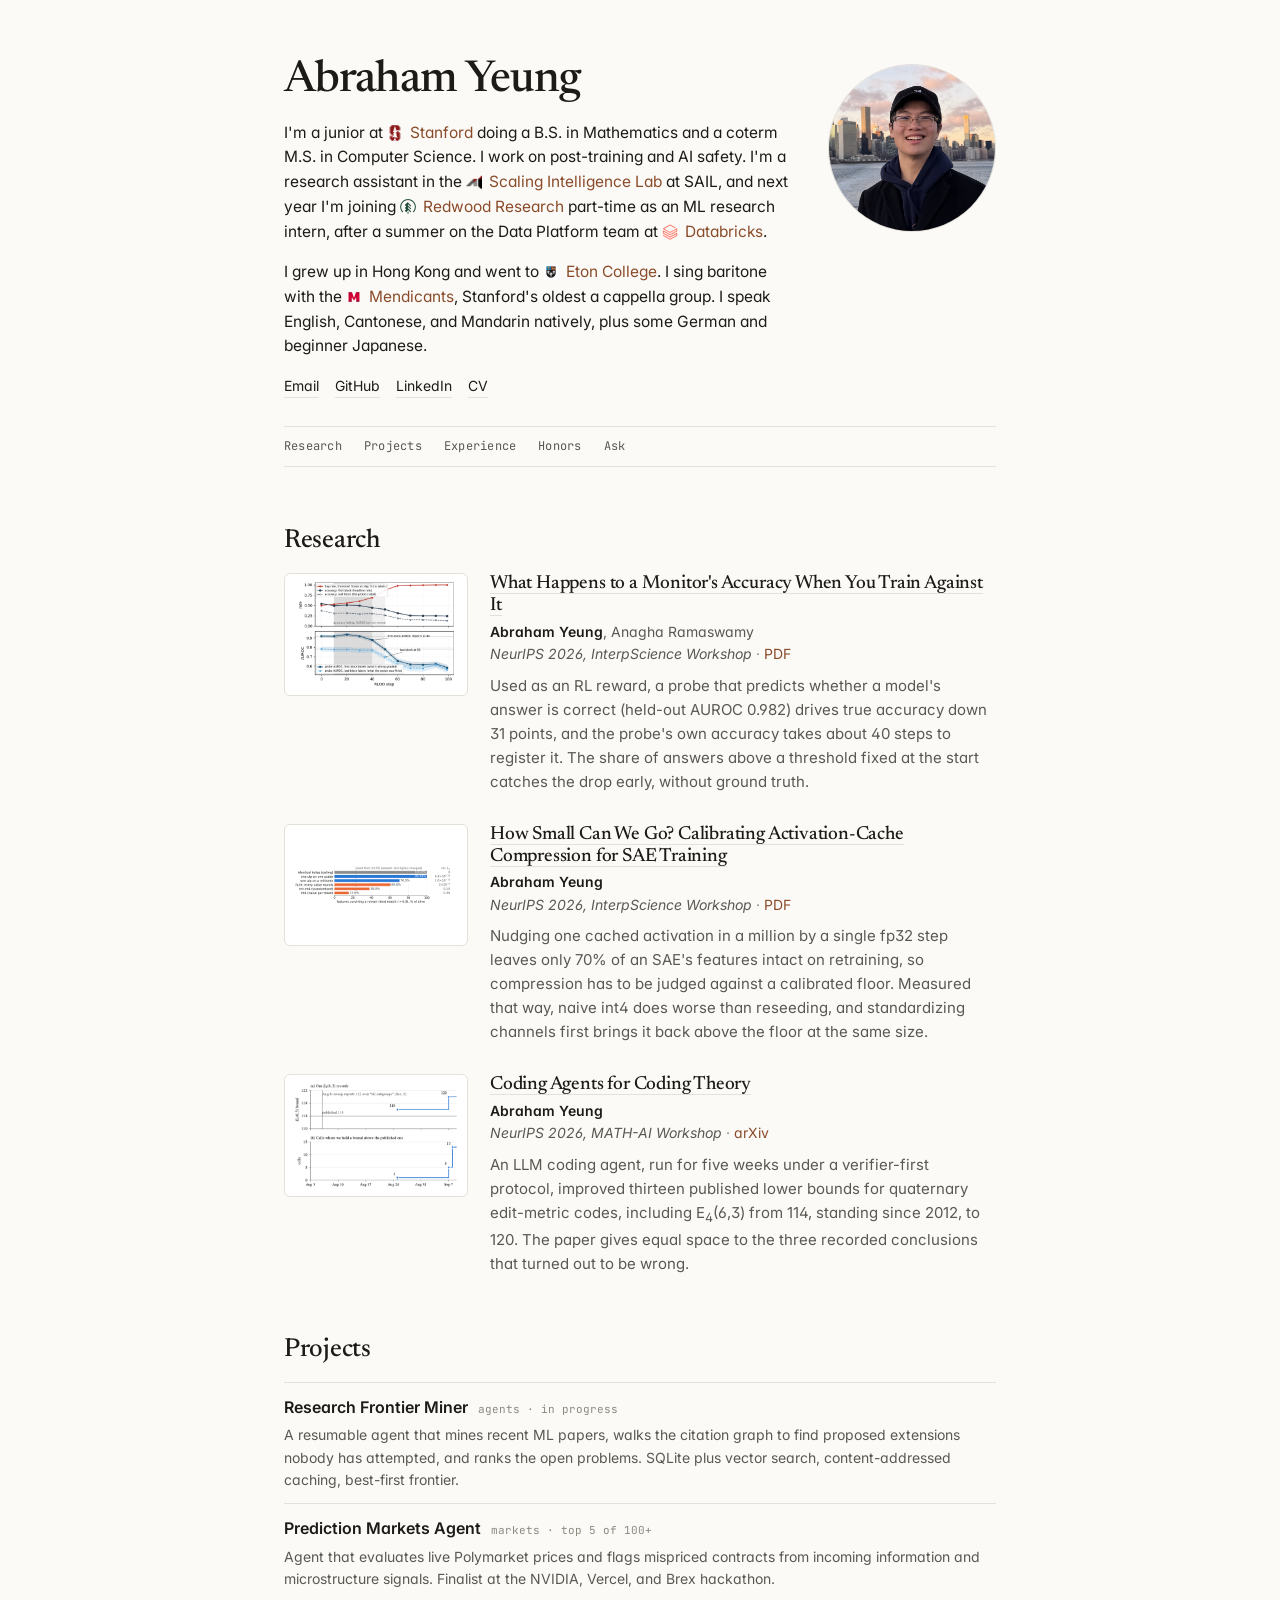
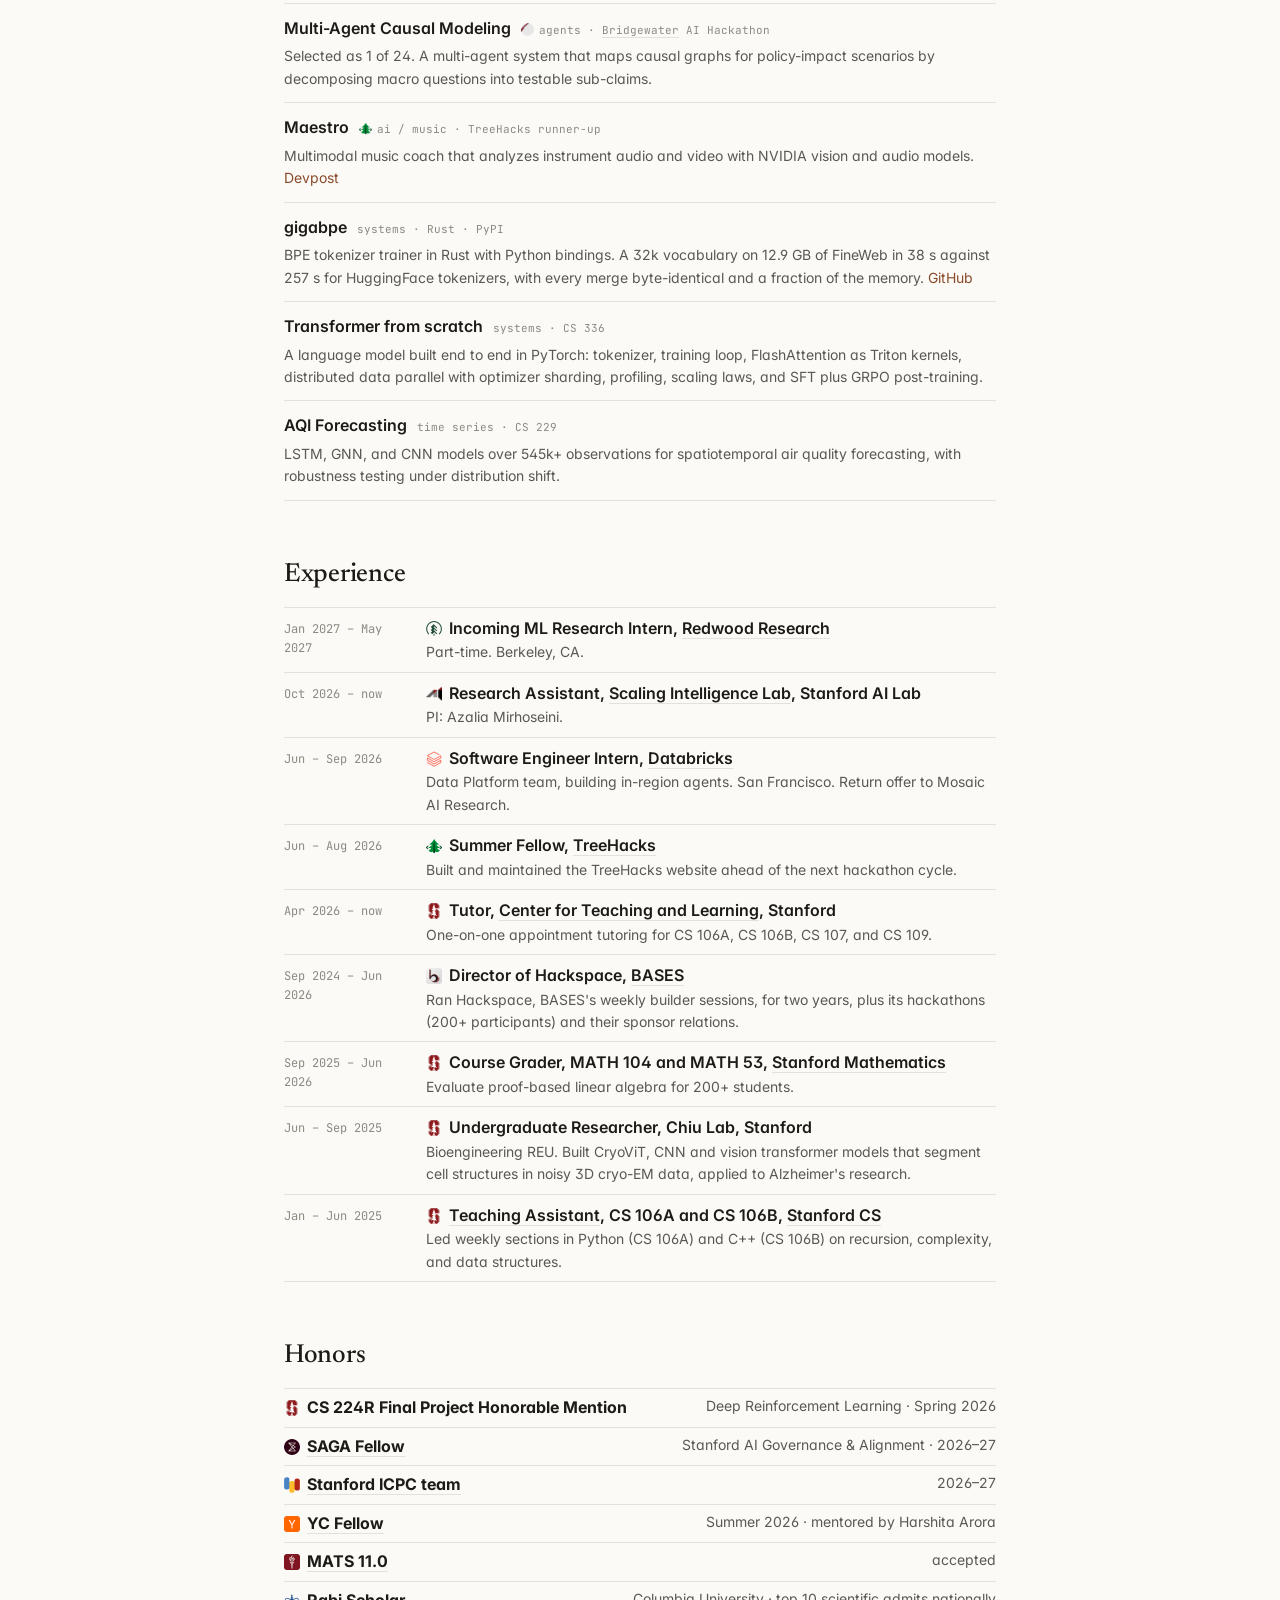
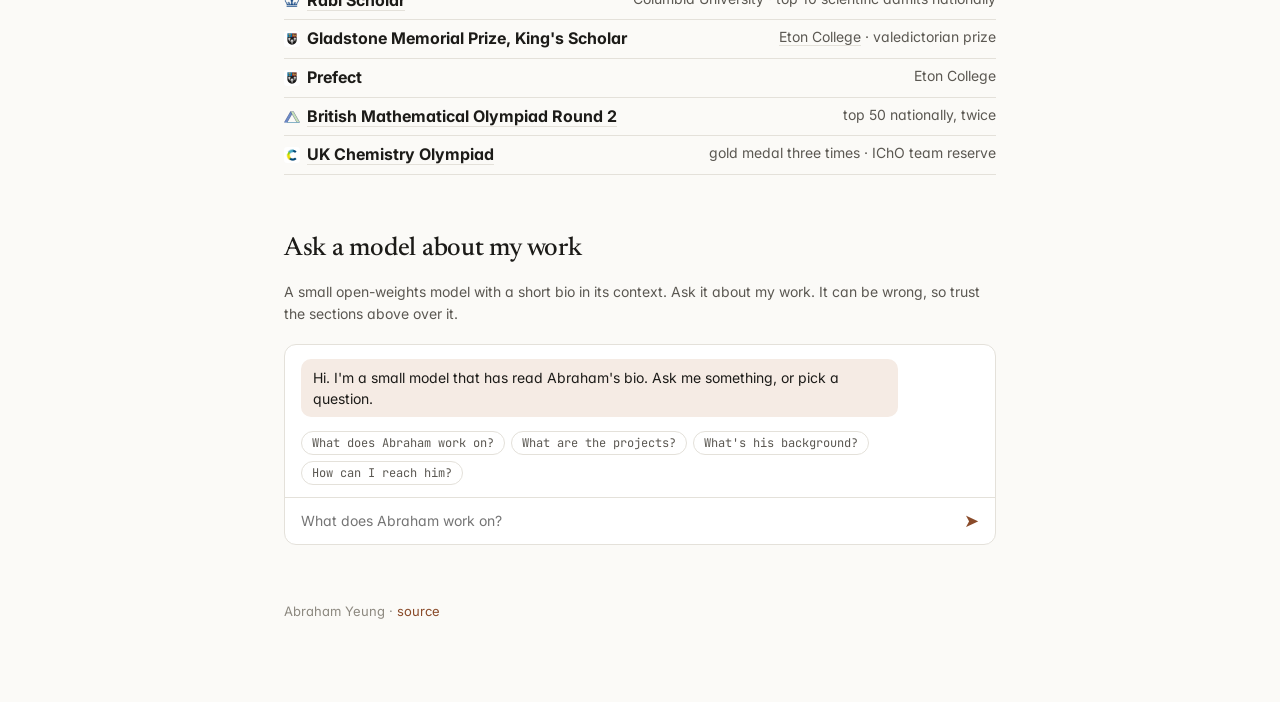
==== index.html @ e41c83a9 "TreeHacks Summer Fellow moves to Experience; ICPC links to the Stanford ICPC club Co-Authored-By: Cl" ====
<!DOCTYPE html>
<html lang="en">
<head>
<meta charset="UTF-8">
<meta name="viewport" content="width=device-width, initial-scale=1.0">
<title>Abraham Yeung</title>
<meta name="description" content="Abraham Yeung. Stanford student working on reinforcement learning, post-training, and AI safety.">
<link rel="preconnect" href="https://fonts.googleapis.com">
<link rel="preconnect" href="https://fonts.gstatic.com" crossorigin>
<link href="https://fonts.googleapis.com/css2?family=Inter:wght@400;500;600&family=Newsreader:ital,opsz,wght@0,6..72,400;0,6..72,500;1,6..72,400&family=JetBrains+Mono:wght@400;600&display=swap" rel="stylesheet">
<link rel="stylesheet" href="style.css?v=5">
<link rel="icon" href="data:image/svg+xml,<svg xmlns='http://www.w3.org/2000/svg' viewBox='0 0 100 100'><text y='.9em' font-size='90'>🥕</text></svg>">
</head>
<body>
<main>

  <header class="hdr">
    <div class="intro">
      <h1>Abraham Yeung</h1>
    <p>I'm a junior at <img class="logo" src="figures/logos/stanford.png" alt=""><a href="https://www.stanford.edu/" target="_blank" rel="noopener">Stanford</a> doing a B.S. in Mathematics and a coterm M.S. in Computer Science. I work on post-training and AI safety. I'm a research assistant in the <img class="logo on-light" src="figures/logos/sail.png" alt=""><a href="https://scalingintelligence.stanford.edu/" target="_blank" rel="noopener">Scaling Intelligence Lab</a> at SAIL, and next year I'm joining <img class="logo" src="figures/logos/redwood.png" alt=""><a href="https://www.redwoodresearch.org/" target="_blank" rel="noopener">Redwood Research</a> part-time as an ML research intern, after a summer on the Data Platform team at <img class="logo" src="figures/logos/databricks.png" alt=""><a href="https://www.databricks.com/" target="_blank" rel="noopener">Databricks</a>.</p>
    <p>I grew up in Hong Kong and went to <img class="logo" src="figures/logos/eton.png" alt=""><a href="https://www.etoncollege.com/" target="_blank" rel="noopener">Eton College</a>. I sing baritone with the <img class="logo" src="figures/logos/mendicants.png" alt=""><a href="https://www.stanfordmendicants.com/" target="_blank" rel="noopener">Mendicants</a>, Stanford's oldest a cappella group. I speak English, Cantonese, and Mandarin natively, plus some German and beginner Japanese.</p>
      <div class="links">
        <a href="mailto:ayeung16@stanford.edu">Email</a>
        <a href="https://github.com/Abraham-y" target="_blank" rel="noopener">GitHub</a>
        <a href="https://www.linkedin.com/in/ayeung16" target="_blank" rel="noopener">LinkedIn</a>
        <a href="cv.pdf" target="_blank">CV</a>
      </div>
    </div>
    <img class="photo" src="figures/me.jpg" alt="Abraham Yeung" onerror="this.style.display='none'">
  </header>

  <nav class="nav" aria-label="Sections"><a href="#research">Research</a><a href="#projects">Projects</a><a href="#experience">Experience</a><a href="#honors">Honors</a><a href="#ask">Ask</a></nav>

  <section id="research">
    <h2>Research</h2>
    <div class="paper">
      <a class="thumb" href="papers/monitor-accuracy-train-against-it.pdf" target="_blank"><img src="figures/papers/monitor.png" alt="" loading="lazy"></a>
      <div>
        <h3><a href="papers/monitor-accuracy-train-against-it.pdf" target="_blank">What Happens to a Monitor's Accuracy When You Train Against It</a></h3>
        <div class="authors"><b>Abraham Yeung</b>, Anagha Ramaswamy</div>
        <div class="meta"><a class="venue" href="https://interpscience.github.io/" target="_blank" rel="noopener">NeurIPS 2026, InterpScience Workshop</a> · <a href="papers/monitor-accuracy-train-against-it.pdf" target="_blank">PDF</a></div>
        <p>Used as an RL reward, a probe that predicts whether a model's answer is correct (held-out AUROC 0.982) drives true accuracy down 31 points, and the probe's own accuracy takes about 40 steps to register it. The share of answers above a threshold fixed at the start catches the drop early, without ground truth.</p>
      </div>
    </div>
    <div class="paper">
      <a class="thumb" href="papers/activation-cache-compression.pdf" target="_blank"><img src="figures/papers/sae.png" alt="" loading="lazy"></a>
      <div>
        <h3><a href="papers/activation-cache-compression.pdf" target="_blank">How Small Can We Go? Calibrating Activation-Cache Compression for SAE Training</a></h3>
        <div class="authors"><b>Abraham Yeung</b></div>
        <div class="meta"><a class="venue" href="https://interpscience.github.io/" target="_blank" rel="noopener">NeurIPS 2026, InterpScience Workshop</a> · <a href="papers/activation-cache-compression.pdf" target="_blank">PDF</a></div>
        <p>Nudging one cached activation in a million by a single fp32 step leaves only 70% of an SAE's features intact on retraining, so compression has to be judged against a calibrated floor. Measured that way, naive int4 does worse than reseeding, and standardizing channels first brings it back above the floor at the same size.</p>
      </div>
    </div>
    <div class="paper">
      <a class="thumb" href="https://arxiv.org/abs/2609.39081" target="_blank" rel="noopener"><img src="figures/papers/coding.png" alt="" loading="lazy"></a>
      <div>
        <h3><a href="https://arxiv.org/abs/2609.39081" target="_blank" rel="noopener">Coding Agents for Coding Theory</a></h3>
        <div class="authors"><b>Abraham Yeung</b></div>
        <div class="meta"><a class="venue" href="https://mathai-2026.github.io/" target="_blank" rel="noopener">NeurIPS 2026, MATH-AI Workshop</a> · <a href="https://arxiv.org/abs/2609.39081" target="_blank" rel="noopener">arXiv</a></div>
        <p>An LLM coding agent, run for five weeks under a verifier-first protocol, improved thirteen published lower bounds for quaternary edit-metric codes, including E<sub>4</sub>(6,3) from 114, standing since 2012, to 120. The paper gives equal space to the three recorded conclusions that turned out to be wrong.</p>
      </div>
    </div>
  </section>

  <section id="projects">
    <h2>Projects</h2>
    <div class="roll">
      <div><b>Research Frontier Miner</b><span class="tag">agents · in progress</span><p>A resumable agent that mines recent ML papers, walks the citation graph to find proposed extensions nobody has attempted, and ranks the open problems. SQLite plus vector search, content-addressed caching, best-first frontier.</p></div>
      <div><b>Prediction Markets Agent</b><span class="tag">markets · top 5 of 100+</span><p>Agent that evaluates live Polymarket prices and flags mispriced contracts from incoming information and microstructure signals. Finalist at the NVIDIA, Vercel, and Brex hackathon.</p></div>
      <div><b>Multi-Agent Causal Modeling</b><span class="tag"><img class="logo" src="figures/logos/bridgewater.png" alt="">agents · <a href="https://www.bridgewater.com/" target="_blank" rel="noopener">Bridgewater</a> AI Hackathon</span><p>Selected as 1 of 24. A multi-agent system that maps causal graphs for policy-impact scenarios by decomposing macro questions into testable sub-claims.</p></div>
      <div><b>Maestro</b><span class="tag"><img class="logo" src="figures/logos/treehacks.png" alt="">ai / music · TreeHacks runner-up</span><p>Multimodal music coach that analyzes instrument audio and video with NVIDIA vision and audio models. <a href="https://devpost.com/software/maestro-n0uqyz" target="_blank" rel="noopener">Devpost</a></p></div>
      <div><b>gigabpe</b><span class="tag">systems · Rust · PyPI</span><p>BPE tokenizer trainer in Rust with Python bindings. A 32k vocabulary on 12.9 GB of FineWeb in 38 s against 257 s for HuggingFace tokenizers, with every merge byte-identical and a fraction of the memory. <a href="https://github.com/Abraham-y/gigabpe" target="_blank" rel="noopener">GitHub</a></p></div>
      <div><b>Transformer from scratch</b><span class="tag">systems · CS 336</span><p>A language model built end to end in PyTorch: tokenizer, training loop, FlashAttention as Triton kernels, distributed data parallel with optimizer sharding, profiling, scaling laws, and SFT plus GRPO post-training.</p></div>
      <div><b>AQI Forecasting</b><span class="tag">time series · CS 229</span><p>LSTM, GNN, and CNN models over 545k+ observations for spatiotemporal air quality forecasting, with robustness testing under distribution shift.</p></div>
    </div>
  </section>

  <section id="experience">
    <h2>Experience</h2>
    <ul class="tl">
      <li><div class="d">Jan 2027 – May 2027</div><div><b><img class="logo" src="figures/logos/redwood.png" alt="">Incoming ML Research Intern, <a href="https://www.redwoodresearch.org/" target="_blank" rel="noopener">Redwood Research</a></b><span>Part-time. Berkeley, CA.</span></div></li>
      <li><div class="d">Oct 2026 – now</div><div><b><img class="logo on-light" src="figures/logos/sail.png" alt="">Research Assistant, <a href="https://scalingintelligence.stanford.edu/" target="_blank" rel="noopener">Scaling Intelligence Lab</a>, Stanford AI Lab</b><span>PI: Azalia Mirhoseini.</span></div></li>
      <li><div class="d">Jun – Sep 2026</div><div><b><img class="logo" src="figures/logos/databricks.png" alt="">Software Engineer Intern, <a href="https://www.databricks.com/" target="_blank" rel="noopener">Databricks</a></b><span>Data Platform team, building in-region agents. San Francisco. Return offer to Mosaic AI Research.</span></div></li>
      <li><div class="d">Jun – Aug 2026</div><div><b><img class="logo" src="figures/logos/treehacks.png" alt="">Summer Fellow, <a href="https://www.treehacks.com/" target="_blank" rel="noopener">TreeHacks</a></b><span>Built and maintained the TreeHacks website ahead of the next hackathon cycle.</span></div></li>
      <li><div class="d">Apr 2026 – now</div><div><b><img class="logo" src="figures/logos/stanford.png" alt="">Tutor, <a href="https://ctl.stanford.edu/students/tutoring" target="_blank" rel="noopener">Center for Teaching and Learning</a>, Stanford</b><span>One-on-one appointment tutoring for CS 106A, CS 106B, CS 107, and CS 109.</span></div></li>
      <li><div class="d">Sep 2024 – Jun 2026</div><div><b><img class="logo" src="figures/logos/bases.png" alt="">Director of Hackspace, <a href="https://bases.stanford.edu/" target="_blank" rel="noopener">BASES</a></b><span>Ran Hackspace, BASES's weekly builder sessions, for two years, plus its hackathons (200+ participants) and their sponsor relations.</span></div></li>
      <li><div class="d">Sep 2025 – Jun 2026</div><div><b><img class="logo" src="figures/logos/stanford.png" alt="">Course Grader, MATH 104 and MATH 53, <a href="https://mathematics.stanford.edu/" target="_blank" rel="noopener">Stanford Mathematics</a></b><span>Evaluate proof-based linear algebra for 200+ students.</span></div></li>
      <li><div class="d">Jun – Sep 2025</div><div><b><img class="logo" src="figures/logos/stanford.png" alt="">Undergraduate Researcher, Chiu Lab, Stanford</b><span>Bioengineering REU. Built CryoViT, CNN and vision transformer models that segment cell structures in noisy 3D cryo-EM data, applied to Alzheimer's research.</span></div></li>
      <li><div class="d">Jan – Jun 2025</div><div><b><img class="logo" src="figures/logos/stanford.png" alt=""><a href="https://cs198.stanford.edu/" target="_blank" rel="noopener">Teaching Assistant</a>, CS 106A and CS 106B, <a href="https://cs.stanford.edu/" target="_blank" rel="noopener">Stanford CS</a></b><span>Led weekly sections in Python (CS 106A) and C++ (CS 106B) on recursion, complexity, and data structures.</span></div></li>
    </ul>
  </section>

  <section id="honors">
    <h2>Honors</h2>
    <ul class="evals">
      <li><b><img class="logo" src="figures/logos/stanford.png" alt="">CS 224R Final Project Honorable Mention</b><span>Deep Reinforcement Learning · Spring 2026</span></li>
      <li><b><img class="logo" src="figures/logos/saga.png" alt=""><a href="https://saga.stanford.edu/fellowships" target="_blank" rel="noopener">SAGA Fellow</a></b><span>Stanford AI Governance &amp; Alignment · 2026–27</span></li>
      <li><b><img class="logo" src="figures/logos/icpc.png" alt=""><a href="https://cs.stanford.edu/group/acm/home.html" target="_blank" rel="noopener">Stanford ICPC team</a></b><span>2026–27</span></li>
      <li><b><img class="logo" src="figures/logos/yc.png" alt=""><a href="https://events.ycombinator.com/fellows2026" target="_blank" rel="noopener">YC Fellow</a></b><span>Summer 2026 · mentored by Harshita Arora</span></li>
      <li><b><img class="logo" src="figures/logos/mats.png" alt=""><a href="https://www.matsprogram.org/" target="_blank" rel="noopener">MATS 11.0</a></b><span>accepted</span></li>
      <li><b><img class="logo" src="figures/logos/columbia.png" alt=""><a href="https://urf.columbia.edu/urf/research/rabi" target="_blank" rel="noopener">Rabi Scholar</a></b><span>Columbia University · top 10 scientific admits nationally</span></li>
      <li><b><img class="logo" src="figures/logos/eton.png" alt="">Gladstone Memorial Prize, King's Scholar</b><span><a href="https://www.etoncollege.com/" target="_blank" rel="noopener">Eton College</a> · valedictorian prize</span></li>
      <li><b><img class="logo" src="figures/logos/eton.png" alt="">Prefect</b><span>Eton College</span></li>
      <li><b><img class="logo" src="figures/logos/ukmt.png" alt=""><a href="https://bmos.ukmt.org.uk/" target="_blank" rel="noopener">British Mathematical Olympiad Round 2</a></b><span>top 50 nationally, twice</span></li>
      <li><b><img class="logo" src="figures/logos/rsc.png" alt=""><a href="https://edu.rsc.org/enrichment/uk-chemistry-olympiad" target="_blank" rel="noopener">UK Chemistry Olympiad</a></b><span>gold medal three times · IChO team reserve</span></li>
    </ul>
  </section>

  <section id="ask">
    <h2>Ask a model about my work</h2>
    <p class="lede small" id="askLede">A small open-weights model with a short bio in its context. Ask it about my work. It can be wrong, so trust the sections above over it.</p>
    <div class="chat">
      <div class="chat-log" id="chatLog"></div>
      <div class="chips" id="chips"></div>
      <form id="chatForm" autocomplete="off">
        <input id="chatInput" type="text" placeholder="What does Abraham work on?" aria-label="Ask a question">
        <button type="submit" aria-label="Send">➤</button>
      </form>
    </div>
  </section>

  <footer>Abraham Yeung · <a href="https://github.com/Abraham-y/abraham-y.github.io" target="_blank" rel="noopener">source</a></footer>
</main>

<script>
/* Set this to your deployed Cloudflare Worker URL (see worker/README.md) to enable
   the live model. With '' the box falls back to canned answers, and it also
   falls back automatically if the Worker errors. */
const CHAT_ENDPOINT = 'https://abraham-chat.abrahamyeung.workers.dev';

const QA = [
  { keys:['work','research','interest','rl','reinforcement','safety','align','monitor','cot','post-training','redwood'],
    a:`Abraham works on <b>reinforcement learning</b> and <b>post-training</b>, with a focus on AI safety: chain-of-thought monitorability, and how RL design decides whether internal signals stay trustworthy. He's joining Redwood Research part-time as an ML research intern from January to May 2027. Papers are in the research section.` },
  { keys:['project','built','build','maestro','agent','aqi','rollout','miner','polymarket'],
    a:`Highlights: <b>gigabpe</b>, a Rust BPE tokenizer trainer on PyPI that is several times faster than HuggingFace's, a <b>research frontier miner</b> agent (in progress), a <b>prediction markets agent</b> (top 5 of 100+ teams), a multi-agent causal modeling system at the Bridgewater AI hackathon, <b>Maestro</b> (TreeHacks runner-up), and AQI forecasting for CS 229.` },
  { keys:['background','eton','stanford','hong kong','school','study','about','who'],
    a:`Abraham grew up in Hong Kong, was a King's Scholar and valedictorian at Eton College, and is now a Math and CS junior at Stanford. He's a YC Fellow and sings baritone with the Mendicants.` },
  { keys:['contact','reach','email','hire','connect','linkedin','github','cv','resume'],
    a:`Email <b>ayeung16@stanford.edu</b>, or find him on GitHub (Abraham-y) and LinkedIn. His CV and links are at the top of the page.` },
  { keys:['paper','preprint','probe','chain','distill','publication','alembic','autoencoder','sae','faithful'],
    a:`Three papers are accepted at NeurIPS 2026 workshops. Two are at InterpScience: one on what happens to a monitor's accuracy when you train against it, and one on compressing activation caches for SAE training. The third, on using a coding agent to improve lower bounds in coding theory, is at MATH-AI. Summaries and PDFs are at abrahamyeung.com/papers.` },
];
const DEFAULT_A = `I'm a small static fallback for this site. Try asking about Abraham's <b>research</b>, <b>projects</b>, <b>background</b>, or <b>how to reach him</b>.`;
const SUGGESTIONS = ['What does Abraham work on?', 'What are the projects?', "What's his background?", 'How can I reach him?'];

if (!CHAT_ENDPOINT) document.getElementById('askLede').textContent = 'Placeholder for now: a keyword matcher with a few canned answers, until the open-weights model behind it is deployed. Trust the sections above.';
const log = document.getElementById('chatLog');
const chips = document.getElementById('chips');
let history = [];

function esc(s) { return s.replace(/&/g,'&amp;').replace(/</g,'&lt;').replace(/>/g,'&gt;'); }
function fmt(t) { return esc(t).replace(/\*\*([^*]+)\*\*/g,'<b>$1</b>').replace(/\n{2,}/g,'<br><br>').replace(/\n/g,'<br>'); }
function strip(h) { const d = document.createElement('div'); d.innerHTML = h; return d.textContent || ''; }
function add(who, html) {
  const d = document.createElement('div');
  d.className = 'msg ' + who; d.innerHTML = html;
  log.appendChild(d); log.scrollTop = log.scrollHeight; return d;
}
function canned(t) {
  t = t.toLowerCase();
  for (const q of QA) if (q.keys.some(k => t.includes(k))) return q.a;
  return DEFAULT_A;
}
async function ask(text) {
  add('user', esc(text));
  history.push({ role:'user', content:text });
  chips.innerHTML = '';
  if (!CHAT_ENDPOINT) {
    setTimeout(() => { const a = canned(text); add('bot', a); history.push({ role:'assistant', content:strip(a) }); }, 300);
    return;
  }
  const typing = add('bot', '<span class="typing"><span></span><span></span><span></span></span>');
  try {
    const r = await fetch(CHAT_ENDPOINT, { method:'POST', headers:{ 'Content-Type':'application/json' }, body: JSON.stringify({ messages: history.slice(-6) }) });
    const data = await r.json();
    typing.remove();
    if (r.ok && data.reply) { add('bot', fmt(data.reply)); history.push({ role:'assistant', content:data.reply }); }
    else throw new Error(data.error || 'no reply');
  } catch (e) {
    typing.remove();
    const a = canned(text); add('bot', a); history.push({ role:'assistant', content:strip(a) });
  }
}
add('bot', `Hi. I'm a small model that has read Abraham's bio. Ask me something, or pick a question.`);
chips.innerHTML = SUGGESTIONS.map(s => `<button type="button" class="chip">${s}</button>`).join('');
chips.querySelectorAll('.chip').forEach(c => c.addEventListener('click', () => ask(c.textContent)));
document.getElementById('chatForm').addEventListener('submit', e => {
  e.preventDefault();
  const inp = document.getElementById('chatInput');
  const v = inp.value.trim(); if (!v) return;
  ask(v); inp.value = '';
});
</script>
</body>
</html>
---- style.css ----
:root {
  --bg: #fbfaf7;
  --fg: #1c1b18;
  --fg-2: #5b5852;
  --fg-3: #8d8980;
  --line: #e4e1da;
  --card: #ffffff;
  --accent: #8a4b2a;
  --accent-bg: #f5ebe4;
  --sans: "Inter", -apple-system, BlinkMacSystemFont, "Segoe UI", Helvetica, Arial, sans-serif;
  --serif: "Newsreader", "Iowan Old Style", Georgia, serif;
  --mono: "JetBrains Mono", ui-monospace, "SF Mono", Menlo, Consolas, monospace;
}
@media (prefers-color-scheme: dark) {
  :root {
    --bg: #171614;
    --fg: #ebe8e1;
    --fg-2: #aaa59b;
    --fg-3: #77736a;
    --line: #2d2b27;
    --card: #1f1e1b;
    --accent: #d99a76;
    --accent-bg: #2a221d;
  }
}

* { box-sizing: border-box; }
html { -webkit-text-size-adjust: 100%; }
body {
  margin: 0;
  font-feature-settings: 'cv11', 'ss01';
  background: var(--bg);
  color: var(--fg);
  font-family: var(--sans);
  font-size: 16px;
  line-height: 1.6;
  -webkit-font-smoothing: antialiased;
}
a { color: var(--accent); text-decoration: none; }
a:hover { text-decoration: underline; }
main { max-width: 760px; margin: 0 auto; padding: 56px 24px 80px; }
h1, h2, h3 { font-family: var(--serif); font-weight: 500; line-height: 1.15; margin: 0; letter-spacing: -0.01em; }
h1 { font-size: 44px; letter-spacing: -0.02em; }
h2 { font-size: 26px; margin: 0 0 16px; }
h3 { font-size: 18px; }
p { margin: 0 0 1em; }
ul { padding-left: 1.2em; margin: 0 0 1em; }
li { margin-bottom: 4px; }
code { font-family: var(--mono); font-size: 0.9em; }
hr { border: 0; border-top: 1px solid var(--line); margin: 40px 0; }
.muted { color: var(--fg-2); }
.small { font-size: 14px; }

/* header */
.hdr { display: flex; gap: 32px; align-items: flex-start; }
.hdr .intro { flex: 1; min-width: 0; }
.hdr h1 { margin-bottom: 14px; }
.hdr p { font-size: 15.5px; }
.photo {
  width: 168px; height: 168px; margin-top: 8px; border-radius: 50%; flex-shrink: 0;
  object-fit: cover; background: var(--accent-bg); border: 1px solid var(--line);
}
.photo-fallback {
  width: 104px; height: 104px; border-radius: 50%; flex-shrink: 0;
  background: var(--accent-bg); border: 1px solid var(--line);
  display: none; align-items: center; justify-content: center; font-size: 48px;
}
.tagline { margin: 8px 0 12px; color: var(--fg-2); font-size: 17px; }
.links { display: flex; flex-wrap: wrap; gap: 4px 16px; font-size: 14px; }
.links a { color: var(--fg); border-bottom: 1px solid var(--line); }
.links a:hover { text-decoration: none; border-color: var(--accent); color: var(--accent); }

/* nav */
.nav {
  margin: 28px 0 0; padding: 10px 0; display: flex; flex-wrap: wrap; gap: 4px 22px;
  border-top: 1px solid var(--line); border-bottom: 1px solid var(--line);
  font-family: var(--mono); font-size: 12px; letter-spacing: .02em;
}
.nav a { color: var(--fg-2); }
.nav a:hover { color: var(--accent); text-decoration: none; }

.logo { width: 16px; height: 16px; vertical-align: -3px; margin-right: 7px; border-radius: 3px; object-fit: contain; }
section p .logo { width: 15px; height: 15px; vertical-align: -2px; margin-right: 4px; }
@media (prefers-color-scheme: dark) { .logo.on-light { background: #fff; padding: 1px; } }
.roll .tag .logo { width: 13px; height: 13px; vertical-align: -2px; margin-right: 5px; }

/* sections */
section { margin-top: 60px; scroll-margin-top: 24px; }
section a { color: inherit; text-decoration: none; border-bottom: 1px solid var(--line); }
section a:hover { color: var(--accent); border-color: var(--accent); }
.paper .meta a:not(.venue), .roll p a { color: var(--accent); border: 0; }
.lede { color: var(--fg-2); margin-bottom: 18px; }

.paper { display: grid; grid-template-columns: 184px 1fr; gap: 22px; margin: 0 0 30px; align-items: start; }
.paper .thumb {
  display: block; border: 1px solid var(--line); border-radius: 6px; background: #fff;
  padding: 6px; aspect-ratio: 3 / 2; overflow: hidden;
}
.paper .thumb img { width: 100%; height: 100%; object-fit: contain; display: block; }
.paper .thumb:hover { border-color: var(--accent); }
.paper .authors { font-size: 14px; color: var(--fg-2); }
.paper .authors b { color: var(--fg); font-weight: 600; }
.paper .meta a.venue { font-style: italic; color: var(--fg-2); border: 0; }
.paper .meta a.venue:hover { color: var(--accent); }
.paper h3 { font-size: 19px; margin-bottom: 4px; }
.paper .meta { font-size: 14px; color: var(--fg-3); margin-bottom: 8px; }
.paper p { margin: 0; font-size: 15px; color: var(--fg-2); }

.note {
  border: 1px solid var(--line); border-left: 3px solid var(--accent); border-radius: 0 8px 8px 0;
  padding: 12px 16px; margin-top: 8px; background: var(--card);
}
.note .lbl { font-family: var(--mono); font-size: 12px; color: var(--fg-3); margin-bottom: 4px; }
.note p { margin: 0; font-size: 15px; color: var(--fg-2); }

.roll { display: flex; flex-direction: column; }
.roll > div { padding: 12px 0; border-top: 1px solid var(--line); }
.roll > div:last-child { border-bottom: 1px solid var(--line); }
.roll b { font-weight: 600; margin-right: 10px; }
.roll .tag { font-family: var(--mono); font-size: 11px; color: var(--fg-3); }
.roll p { margin: 4px 0 0; font-size: 14px; color: var(--fg-2); }

.tl { list-style: none; padding: 0; margin: 0; }
.tl li { display: grid; grid-template-columns: 130px 1fr; gap: 12px; padding: 8px 0; border-top: 1px solid var(--line); margin: 0; }
.tl li:last-child { border-bottom: 1px solid var(--line); }
.tl .d { font-family: var(--mono); font-size: 12px; color: var(--fg-3); padding-top: 4px; }
.tl b { font-weight: 600; }
.tl span { display: block; font-size: 14px; color: var(--fg-2); }

.evals { list-style: none; padding: 0; margin: 0; }
.evals li { padding: 6px 0; border-top: 1px solid var(--line); margin: 0; display: flex; justify-content: space-between; gap: 16px; flex-wrap: wrap; }
.evals li:last-child { border-bottom: 1px solid var(--line); }
.evals span { color: var(--fg-2); font-size: 14px; }

/* chat */
.chat { border: 1px solid var(--line); border-radius: 12px; background: var(--card); overflow: hidden; }
.chat-log { max-height: 320px; overflow-y: auto; padding: 14px 16px; display: flex; flex-direction: column; gap: 10px; }
.msg { max-width: 88%; font-size: 14px; line-height: 1.5; padding: 8px 12px; border-radius: 10px; }
.msg.bot { background: var(--accent-bg); align-self: flex-start; }
.msg.user { background: var(--bg); border: 1px solid var(--line); align-self: flex-end; }
.chips { display: flex; flex-wrap: wrap; gap: 6px; padding: 0 16px 12px; }
.chip { font-size: 12px; font-family: var(--mono); border: 1px solid var(--line); border-radius: 999px; padding: 3px 10px; cursor: pointer; color: var(--fg-2); background: none; }
.chip:hover { border-color: var(--accent); color: var(--accent); }
.chat form { display: flex; border-top: 1px solid var(--line); }
.chat input { flex: 1; border: 0; background: none; padding: 12px 16px; font: inherit; font-size: 14px; color: var(--fg); outline: none; }
.chat button[type=submit] { border: 0; background: none; color: var(--accent); font-size: 18px; padding: 0 16px; cursor: pointer; }
.typing span { display: inline-block; width: 5px; height: 5px; border-radius: 50%; background: var(--fg-3); margin-right: 3px; animation: blink 1.2s infinite; }
.typing span:nth-child(2) { animation-delay: .2s; } .typing span:nth-child(3) { animation-delay: .4s; }
@keyframes blink { 0%,80%,100% { opacity: .2 } 40% { opacity: 1 } }

footer { margin-top: 56px; font-size: 13px; color: var(--fg-3); }

/* note page */
.note-page h1 { font-size: 28px; margin-bottom: 6px; }
.note-page .byline { color: var(--fg-3); font-size: 14px; margin-bottom: 28px; }
.note-page p { font-size: 17px; font-family: var(--serif); line-height: 1.6; }
.back { font-family: var(--mono); font-size: 13px; }

@media (max-width: 560px) {
  main { padding: 36px 18px 60px; }
  h1 { font-size: 32px; }
  .hdr { gap: 16px; }
  .hdr { flex-direction: column-reverse; gap: 16px; }
  .photo { width: 112px; height: 112px; margin: 0; }
  .paper { grid-template-columns: 1fr; gap: 10px; }
  .paper .thumb { max-width: 340px; aspect-ratio: auto; }
  .photo-fallback { font-size: 36px; }
  h2 { font-size: 23px; }
  .nav { gap: 4px 16px; }
  .tl li { grid-template-columns: 1fr; gap: 0; }
}
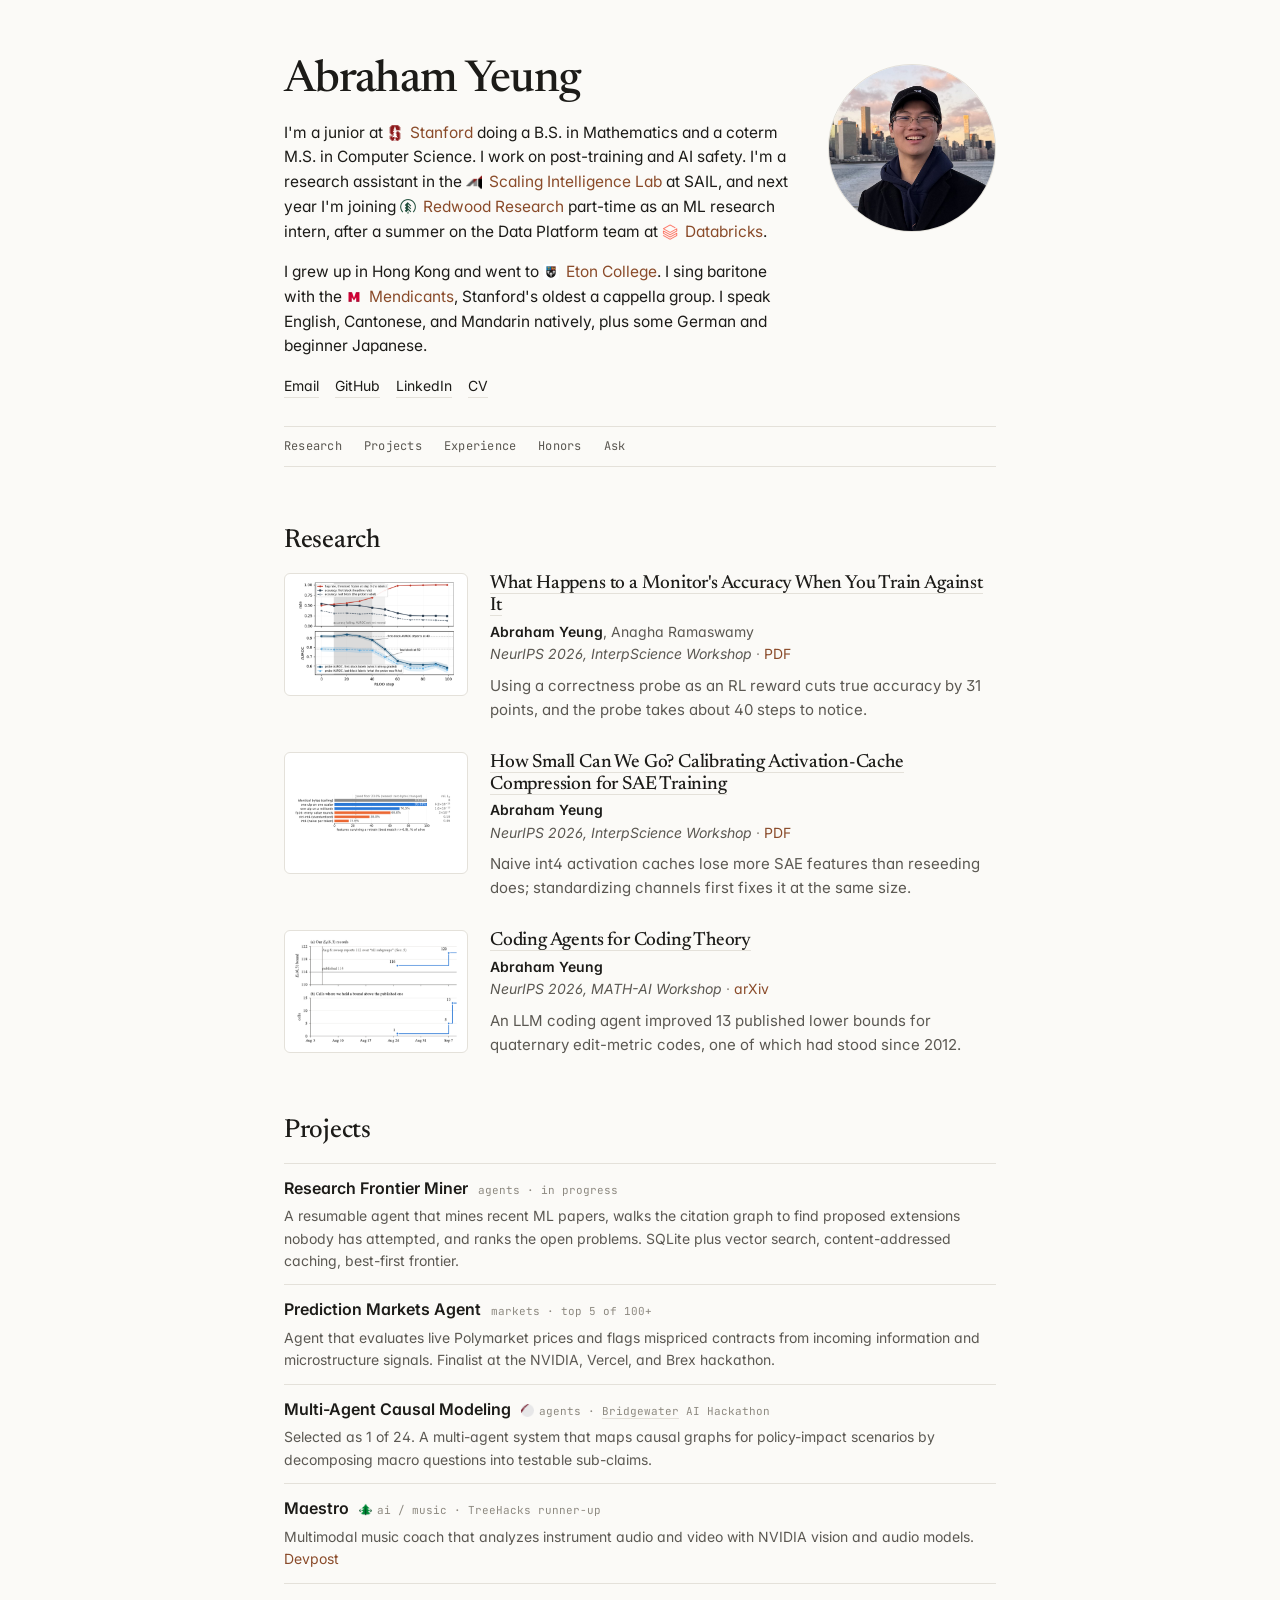
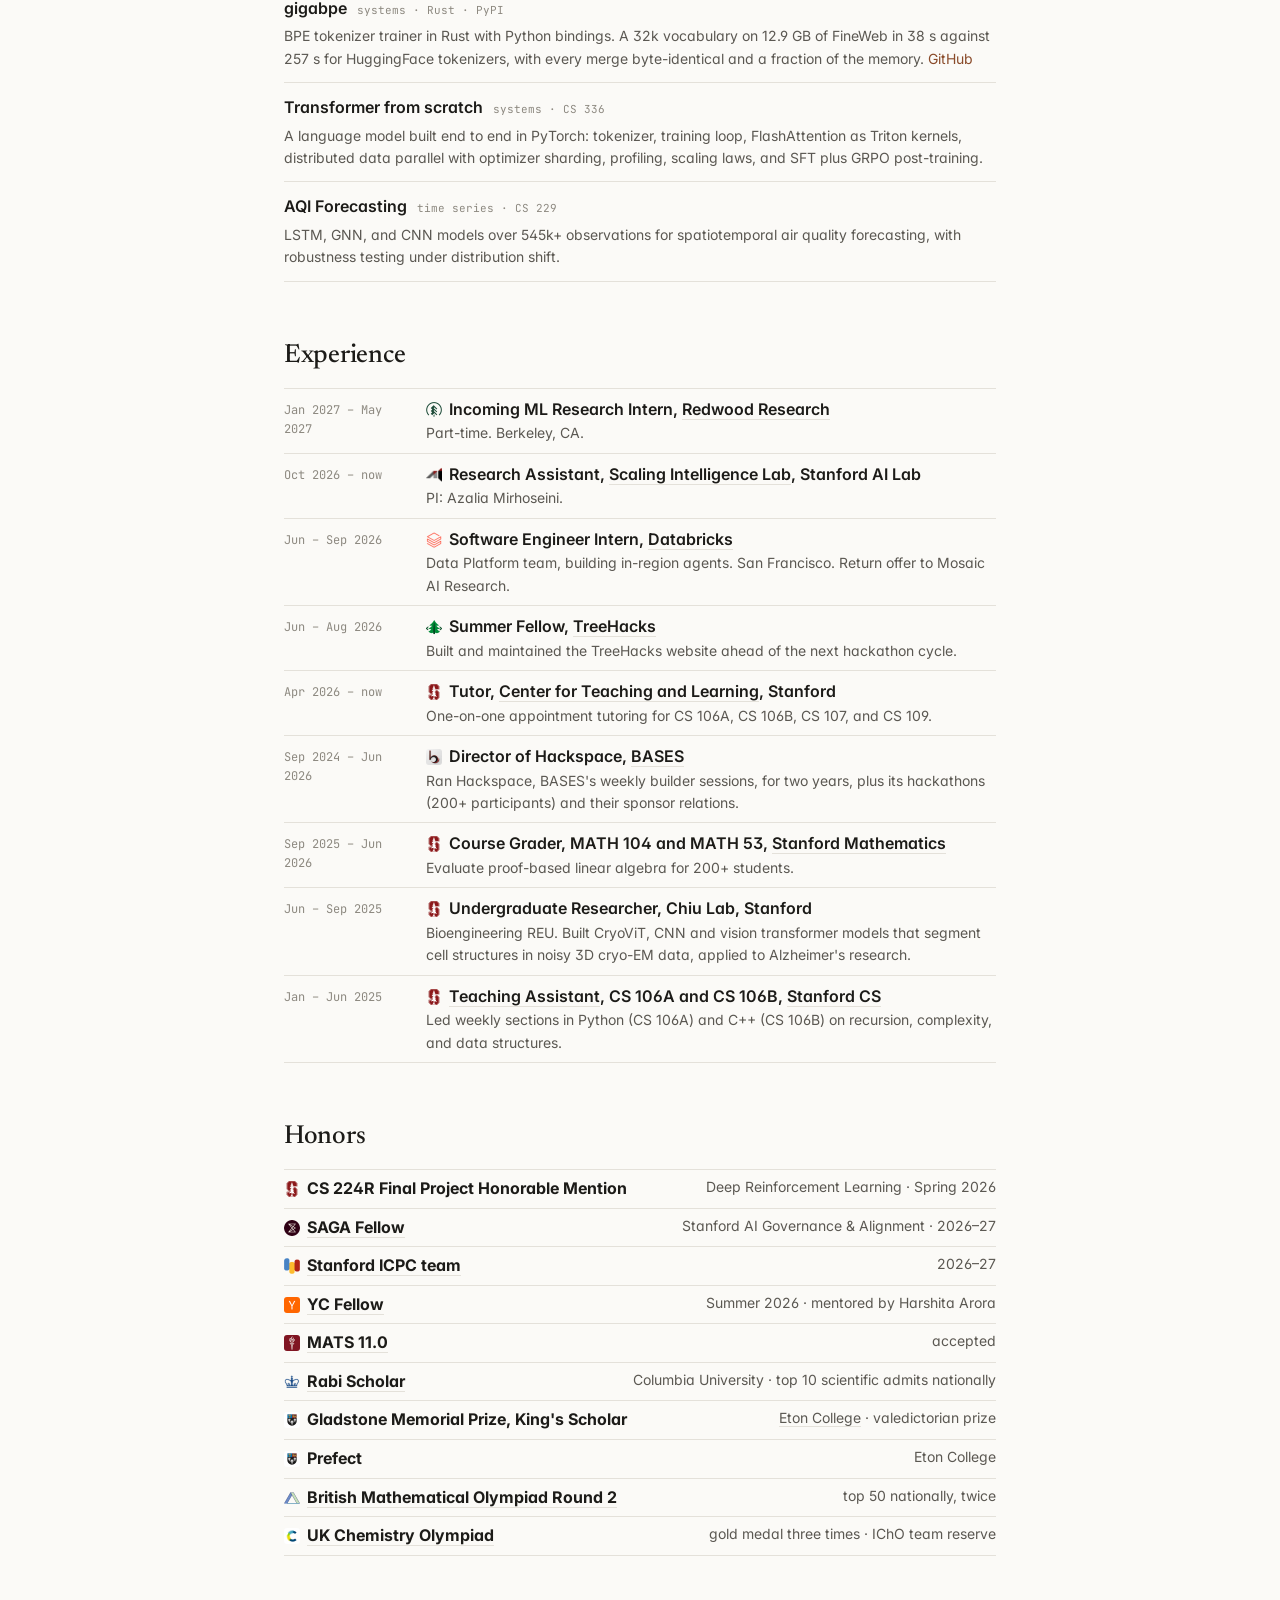
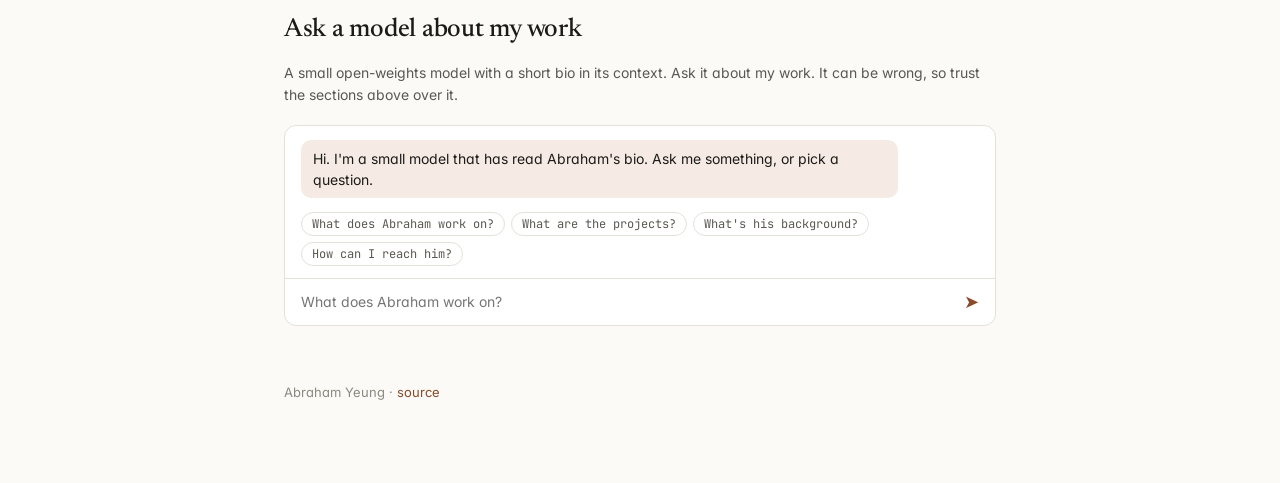
==== commit 78663ba1: "One-line paper takeaways on the home page; single underline on hovered links Co-Authored-By: Claude " ====
--- a/index.html
+++ b/index.html
@@ -8,7 +8,7 @@
 <link rel="preconnect" href="https://fonts.googleapis.com">
 <link rel="preconnect" href="https://fonts.gstatic.com" crossorigin>
 <link href="https://fonts.googleapis.com/css2?family=Inter:wght@400;500;600&family=Newsreader:ital,opsz,wght@0,6..72,400;0,6..72,500;1,6..72,400&family=JetBrains+Mono:wght@400;600&display=swap" rel="stylesheet">
-<link rel="stylesheet" href="style.css?v=5">
+<link rel="stylesheet" href="style.css?v=6">
 <link rel="icon" href="data:image/svg+xml,<svg xmlns='http://www.w3.org/2000/svg' viewBox='0 0 100 100'><text y='.9em' font-size='90'>🥕</text></svg>">
 </head>
 <body>
@@ -39,7 +39,7 @@
         <h3><a href="papers/monitor-accuracy-train-against-it.pdf" target="_blank">What Happens to a Monitor's Accuracy When You Train Against It</a></h3>
         <div class="authors"><b>Abraham Yeung</b>, Anagha Ramaswamy</div>
         <div class="meta"><a class="venue" href="https://interpscience.github.io/" target="_blank" rel="noopener">NeurIPS 2026, InterpScience Workshop</a> · <a href="papers/monitor-accuracy-train-against-it.pdf" target="_blank">PDF</a></div>
-        <p>Used as an RL reward, a probe that predicts whether a model's answer is correct (held-out AUROC 0.982) drives true accuracy down 31 points, and the probe's own accuracy takes about 40 steps to register it. The share of answers above a threshold fixed at the start catches the drop early, without ground truth.</p>
+        <p>Using a correctness probe as an RL reward cuts true accuracy by 31 points, and the probe takes about 40 steps to notice.</p>
       </div>
     </div>
     <div class="paper">
@@ -48,7 +48,7 @@
         <h3><a href="papers/activation-cache-compression.pdf" target="_blank">How Small Can We Go? Calibrating Activation-Cache Compression for SAE Training</a></h3>
         <div class="authors"><b>Abraham Yeung</b></div>
         <div class="meta"><a class="venue" href="https://interpscience.github.io/" target="_blank" rel="noopener">NeurIPS 2026, InterpScience Workshop</a> · <a href="papers/activation-cache-compression.pdf" target="_blank">PDF</a></div>
-        <p>Nudging one cached activation in a million by a single fp32 step leaves only 70% of an SAE's features intact on retraining, so compression has to be judged against a calibrated floor. Measured that way, naive int4 does worse than reseeding, and standardizing channels first brings it back above the floor at the same size.</p>
+        <p>Naive int4 activation caches lose more SAE features than reseeding does; standardizing channels first fixes it at the same size.</p>
       </div>
     </div>
     <div class="paper">
@@ -57,7 +57,7 @@
         <h3><a href="https://arxiv.org/abs/2609.39081" target="_blank" rel="noopener">Coding Agents for Coding Theory</a></h3>
         <div class="authors"><b>Abraham Yeung</b></div>
         <div class="meta"><a class="venue" href="https://mathai-2026.github.io/" target="_blank" rel="noopener">NeurIPS 2026, MATH-AI Workshop</a> · <a href="https://arxiv.org/abs/2609.39081" target="_blank" rel="noopener">arXiv</a></div>
-        <p>An LLM coding agent, run for five weeks under a verifier-first protocol, improved thirteen published lower bounds for quaternary edit-metric codes, including E<sub>4</sub>(6,3) from 114, standing since 2012, to 120. The paper gives equal space to the three recorded conclusions that turned out to be wrong.</p>
+        <p>An LLM coding agent improved 13 published lower bounds for quaternary edit-metric codes, one of which had stood since 2012.</p>
       </div>
     </div>
   </section>
--- a/style.css
+++ b/style.css
@@ -87,7 +87,7 @@
 /* sections */
 section { margin-top: 60px; scroll-margin-top: 24px; }
 section a { color: inherit; text-decoration: none; border-bottom: 1px solid var(--line); }
-section a:hover { color: var(--accent); border-color: var(--accent); }
+section a:hover { color: var(--accent); border-color: var(--accent); text-decoration: none; }
 .paper .meta a:not(.venue), .roll p a { color: var(--accent); border: 0; }
 .lede { color: var(--fg-2); margin-bottom: 18px; }
 
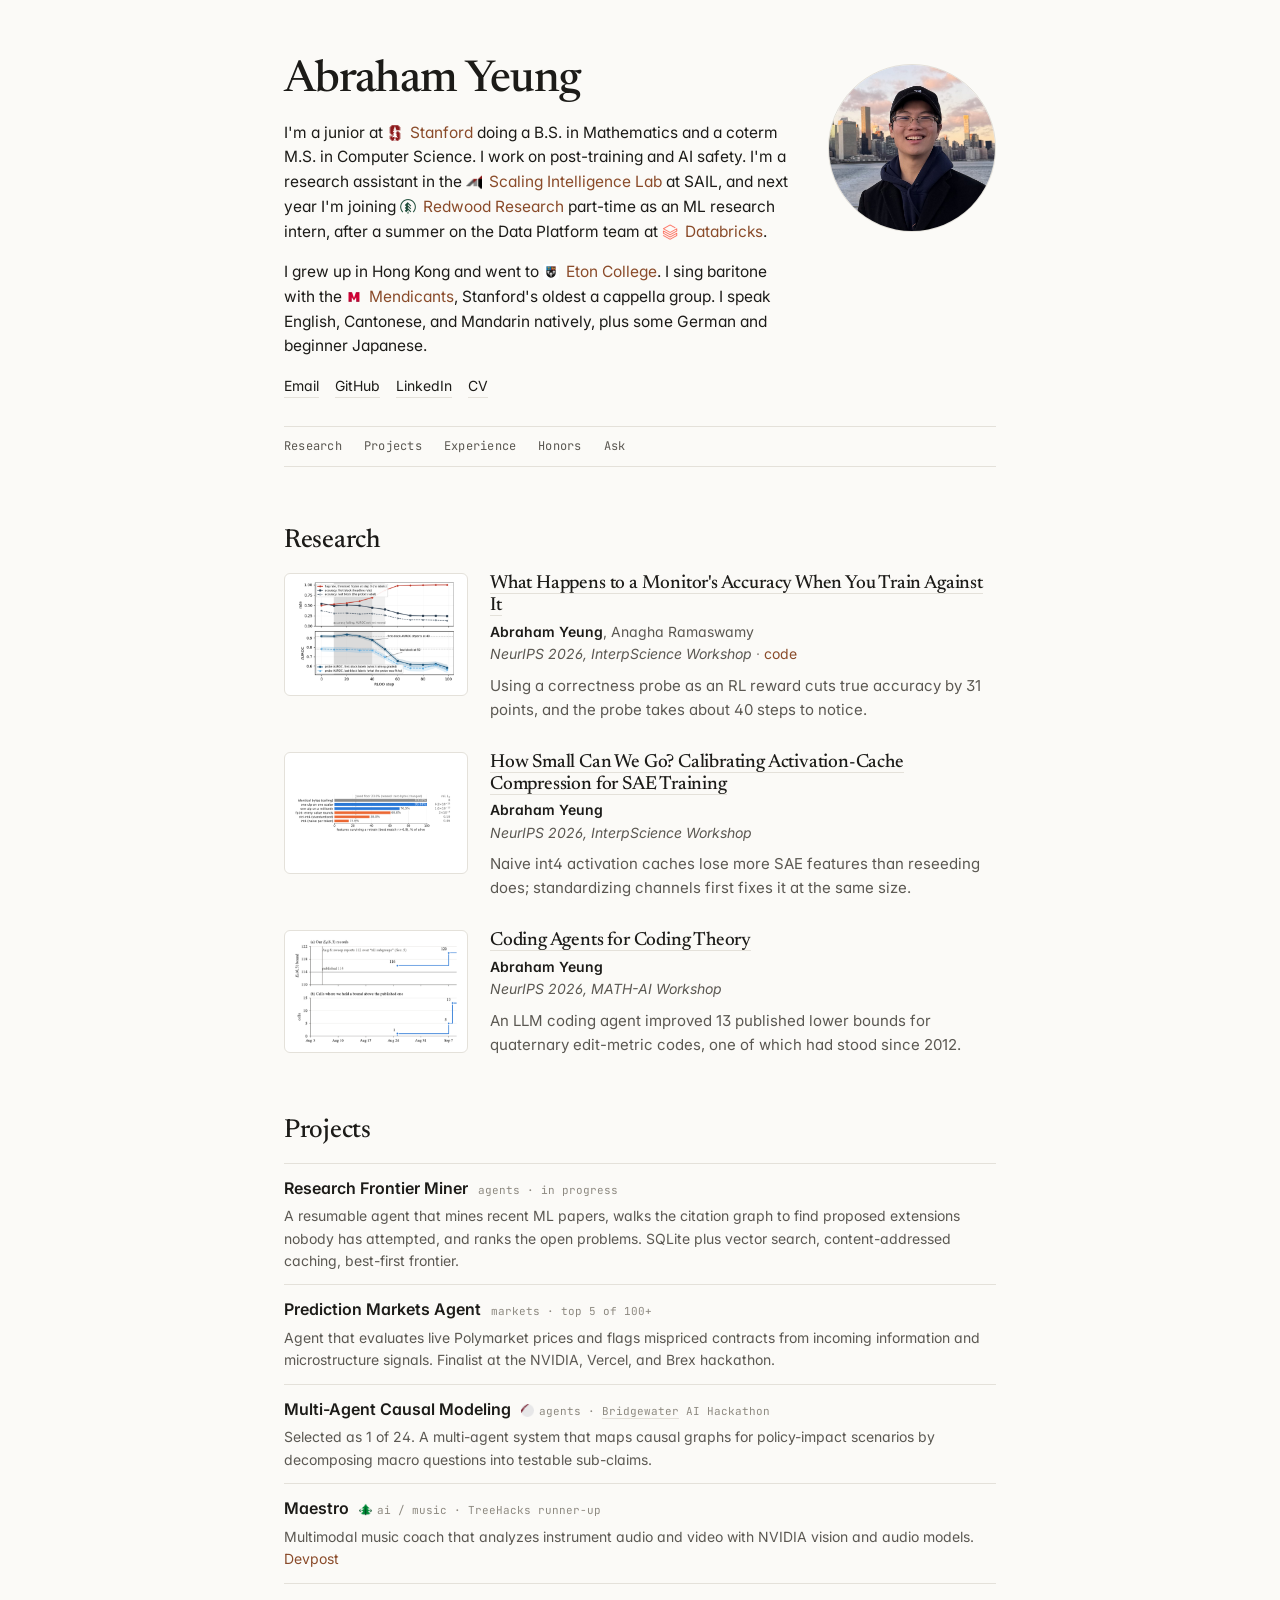
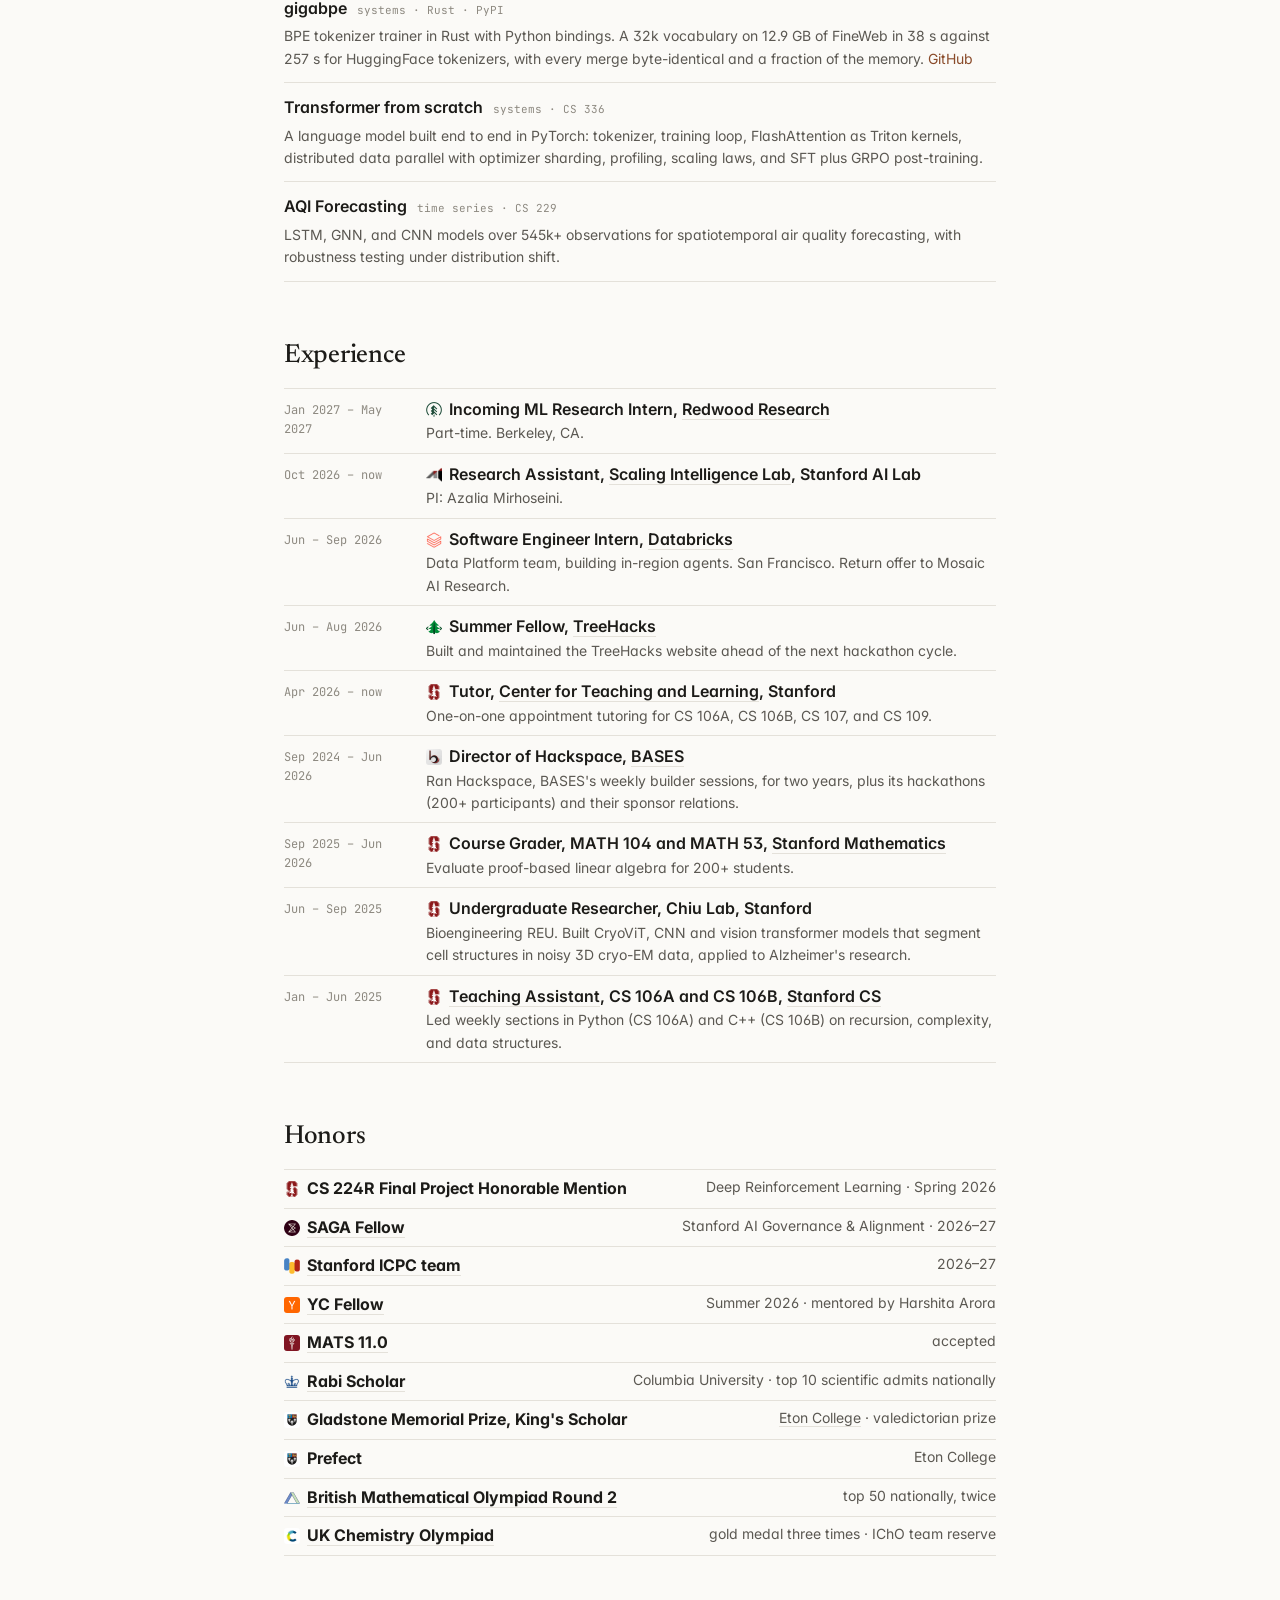
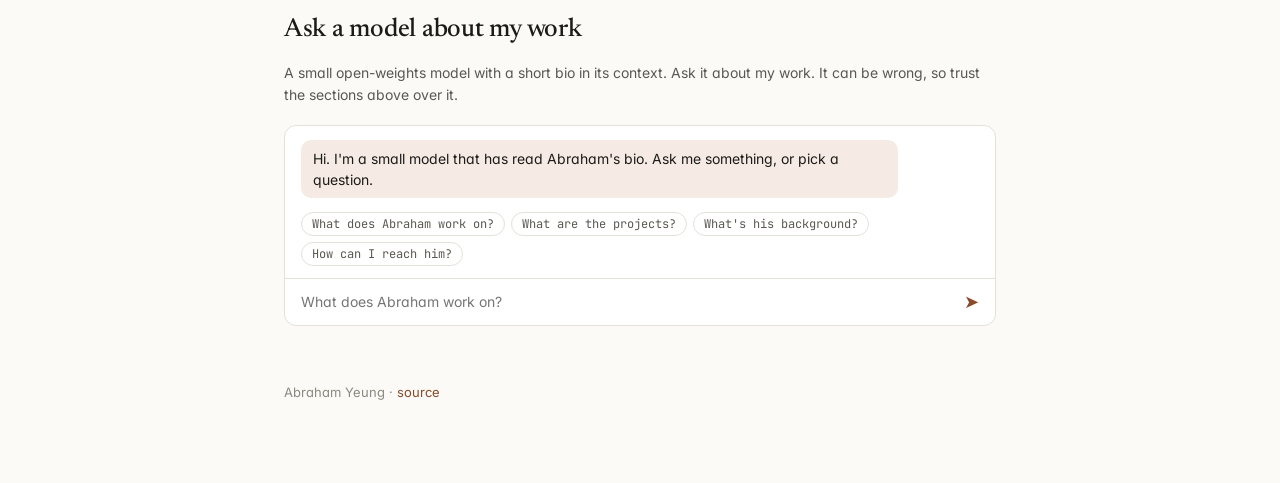
==== commit d1b2c2ad: "Paper titles are the only paper link; add a code link for the monitor paper Co-Authored-By: Claude O" ====
--- a/index.html
+++ b/index.html
@@ -38,7 +38,7 @@
       <div>
         <h3><a href="papers/monitor-accuracy-train-against-it.pdf" target="_blank">What Happens to a Monitor's Accuracy When You Train Against It</a></h3>
         <div class="authors"><b>Abraham Yeung</b>, Anagha Ramaswamy</div>
-        <div class="meta"><a class="venue" href="https://interpscience.github.io/" target="_blank" rel="noopener">NeurIPS 2026, InterpScience Workshop</a> · <a href="papers/monitor-accuracy-train-against-it.pdf" target="_blank">PDF</a></div>
+        <div class="meta"><a class="venue" href="https://interpscience.github.io/" target="_blank" rel="noopener">NeurIPS 2026, InterpScience Workshop</a> · <a href="https://github.com/Abraham-y/reader-writer-probe-rl" target="_blank" rel="noopener">code</a></div>
         <p>Using a correctness probe as an RL reward cuts true accuracy by 31 points, and the probe takes about 40 steps to notice.</p>
       </div>
     </div>
@@ -47,7 +47,7 @@
       <div>
         <h3><a href="papers/activation-cache-compression.pdf" target="_blank">How Small Can We Go? Calibrating Activation-Cache Compression for SAE Training</a></h3>
         <div class="authors"><b>Abraham Yeung</b></div>
-        <div class="meta"><a class="venue" href="https://interpscience.github.io/" target="_blank" rel="noopener">NeurIPS 2026, InterpScience Workshop</a> · <a href="papers/activation-cache-compression.pdf" target="_blank">PDF</a></div>
+        <div class="meta"><a class="venue" href="https://interpscience.github.io/" target="_blank" rel="noopener">NeurIPS 2026, InterpScience Workshop</a></div>
         <p>Naive int4 activation caches lose more SAE features than reseeding does; standardizing channels first fixes it at the same size.</p>
       </div>
     </div>
@@ -56,7 +56,7 @@
       <div>
         <h3><a href="https://arxiv.org/abs/2609.39081" target="_blank" rel="noopener">Coding Agents for Coding Theory</a></h3>
         <div class="authors"><b>Abraham Yeung</b></div>
-        <div class="meta"><a class="venue" href="https://mathai-2026.github.io/" target="_blank" rel="noopener">NeurIPS 2026, MATH-AI Workshop</a> · <a href="https://arxiv.org/abs/2609.39081" target="_blank" rel="noopener">arXiv</a></div>
+        <div class="meta"><a class="venue" href="https://mathai-2026.github.io/" target="_blank" rel="noopener">NeurIPS 2026, MATH-AI Workshop</a></div>
         <p>An LLM coding agent improved 13 published lower bounds for quaternary edit-metric codes, one of which had stood since 2012.</p>
       </div>
     </div>
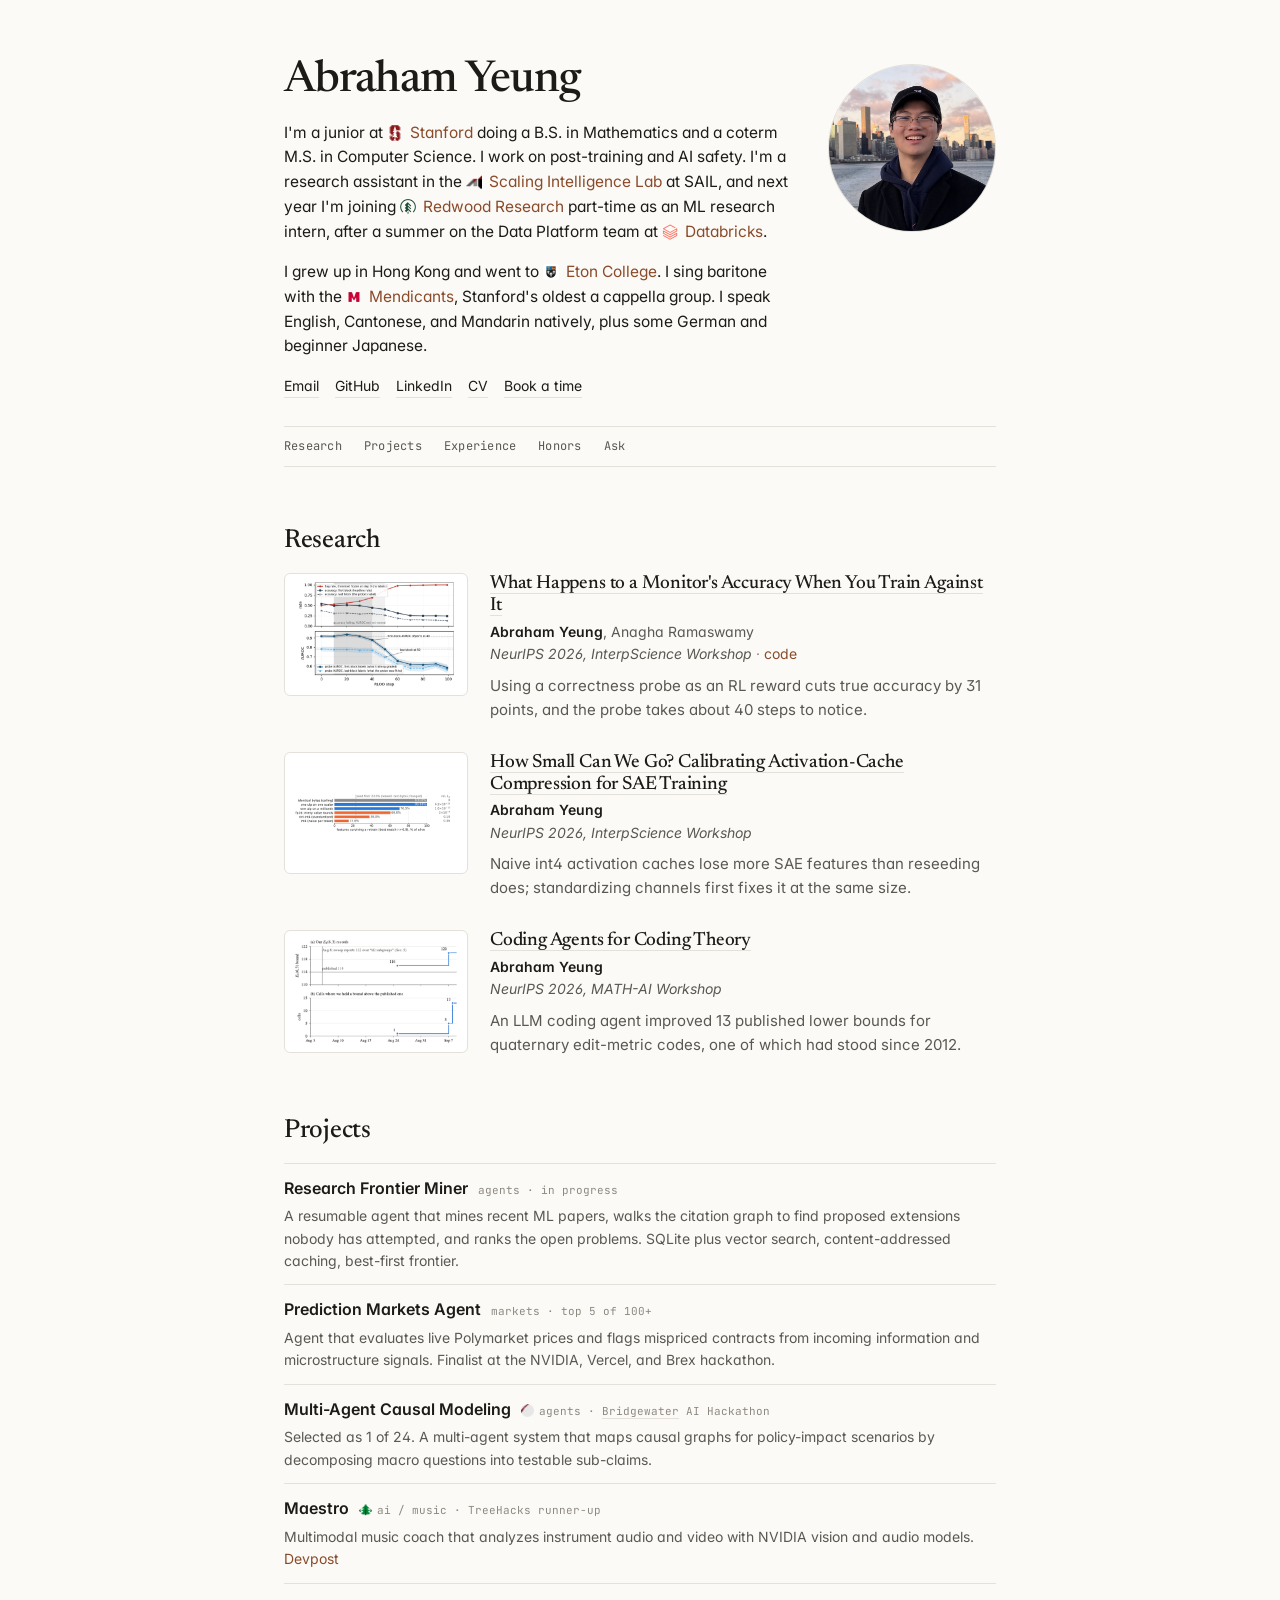
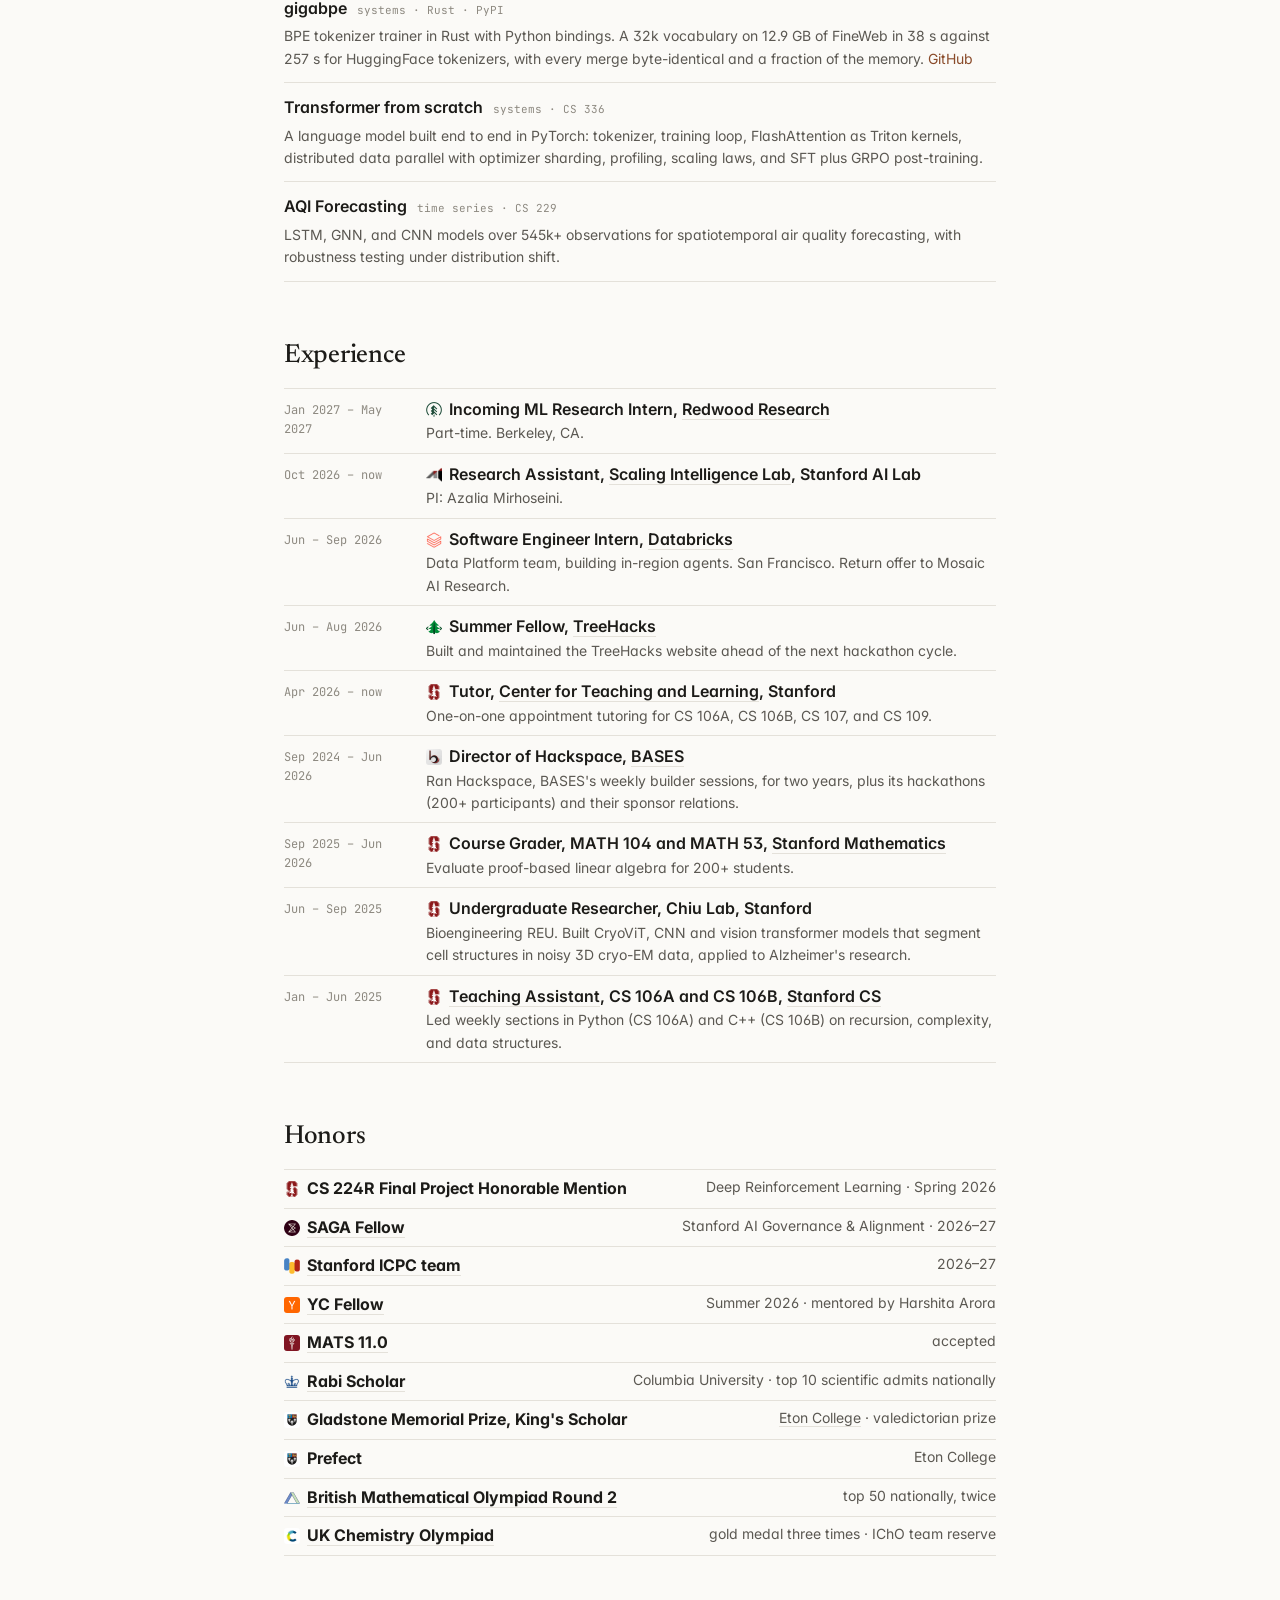
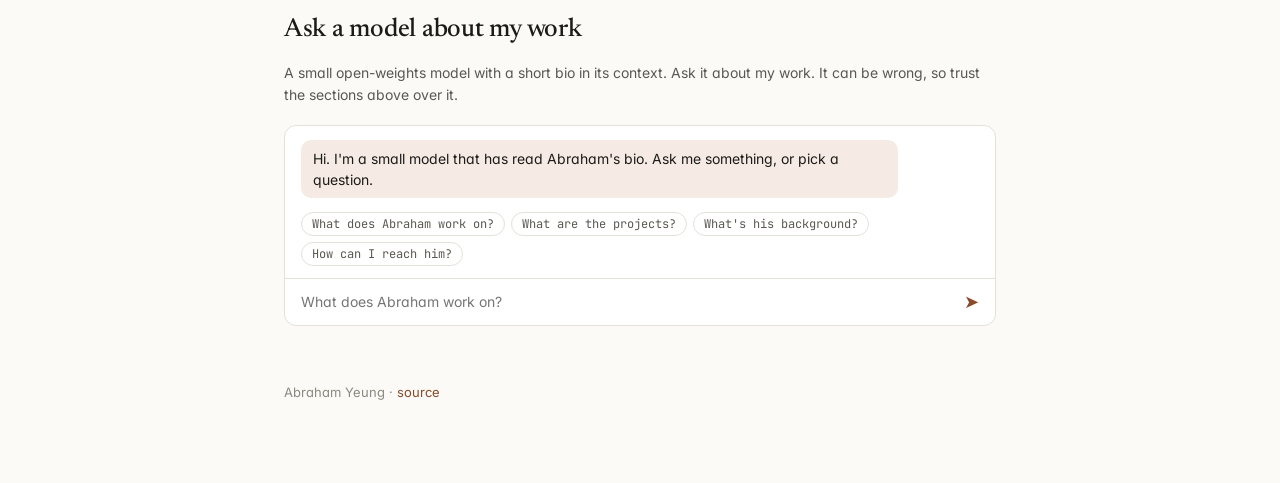
==== commit b14d4af7: "Add Book a time link to cal.abrahamyeung.com Co-Authored-By: Claude Fable 5.1 <noreply@anthropic.com" ====
--- a/index.html
+++ b/index.html
@@ -24,6 +24,7 @@
         <a href="https://github.com/Abraham-y" target="_blank" rel="noopener">GitHub</a>
         <a href="https://www.linkedin.com/in/ayeung16" target="_blank" rel="noopener">LinkedIn</a>
         <a href="cv.pdf" target="_blank">CV</a>
+        <a href="https://cal.abrahamyeung.com">Book a time</a>
       </div>
     </div>
     <img class="photo" src="figures/me.jpg" alt="Abraham Yeung" onerror="this.style.display='none'">
@@ -136,7 +137,9 @@
   { keys:['background','eton','stanford','hong kong','school','study','about','who'],
     a:`Abraham grew up in Hong Kong, was a King's Scholar and valedictorian at Eton College, and is now a Math and CS junior at Stanford. He's a YC Fellow and sings baritone with the Mendicants.` },
   { keys:['contact','reach','email','hire','connect','linkedin','github','cv','resume'],
-    a:`Email <b>ayeung16@stanford.edu</b>, or find him on GitHub (Abraham-y) and LinkedIn. His CV and links are at the top of the page.` },
+    a:`Email <b>ayeung16@stanford.edu</b>, or find him on GitHub (Abraham-y) and LinkedIn. His CV and links are at the top of the page. To talk, <a href="https://cal.abrahamyeung.com">book a time</a>.` },
+  { keys:['book','meet','meeting','call','chat','schedule','calendar','time','talk','coffee','office hours'],
+    a:`Pick a slot at <a href="https://cal.abrahamyeung.com">cal.abrahamyeung.com</a>. It reads his calendar, so anything shown is free, and you'll get an invite with a Meet link.` },
   { keys:['paper','preprint','probe','chain','distill','publication','alembic','autoencoder','sae','faithful'],
     a:`Three papers are accepted at NeurIPS 2026 workshops. Two are at InterpScience: one on what happens to a monitor's accuracy when you train against it, and one on compressing activation caches for SAE training. The third, on using a coding agent to improve lower bounds in coding theory, is at MATH-AI. Summaries and PDFs are at abrahamyeung.com/papers.` },
 ];
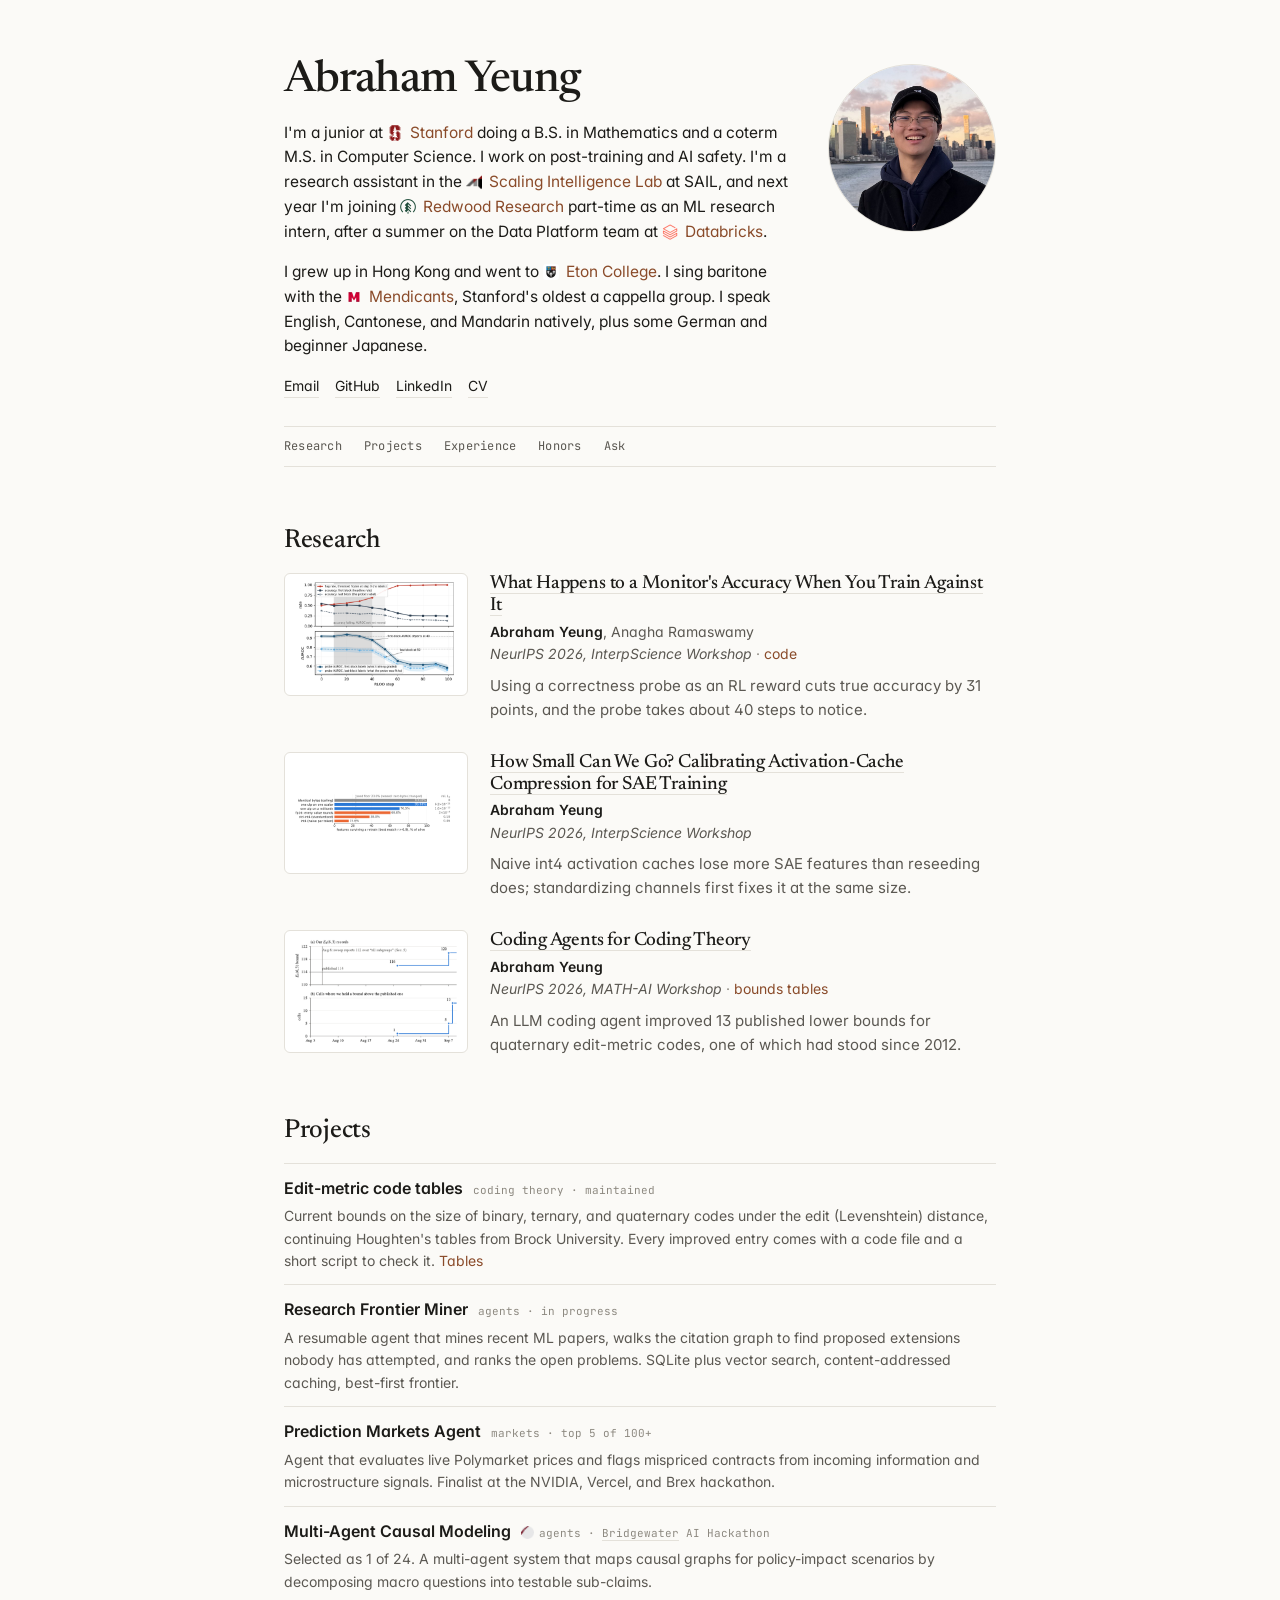
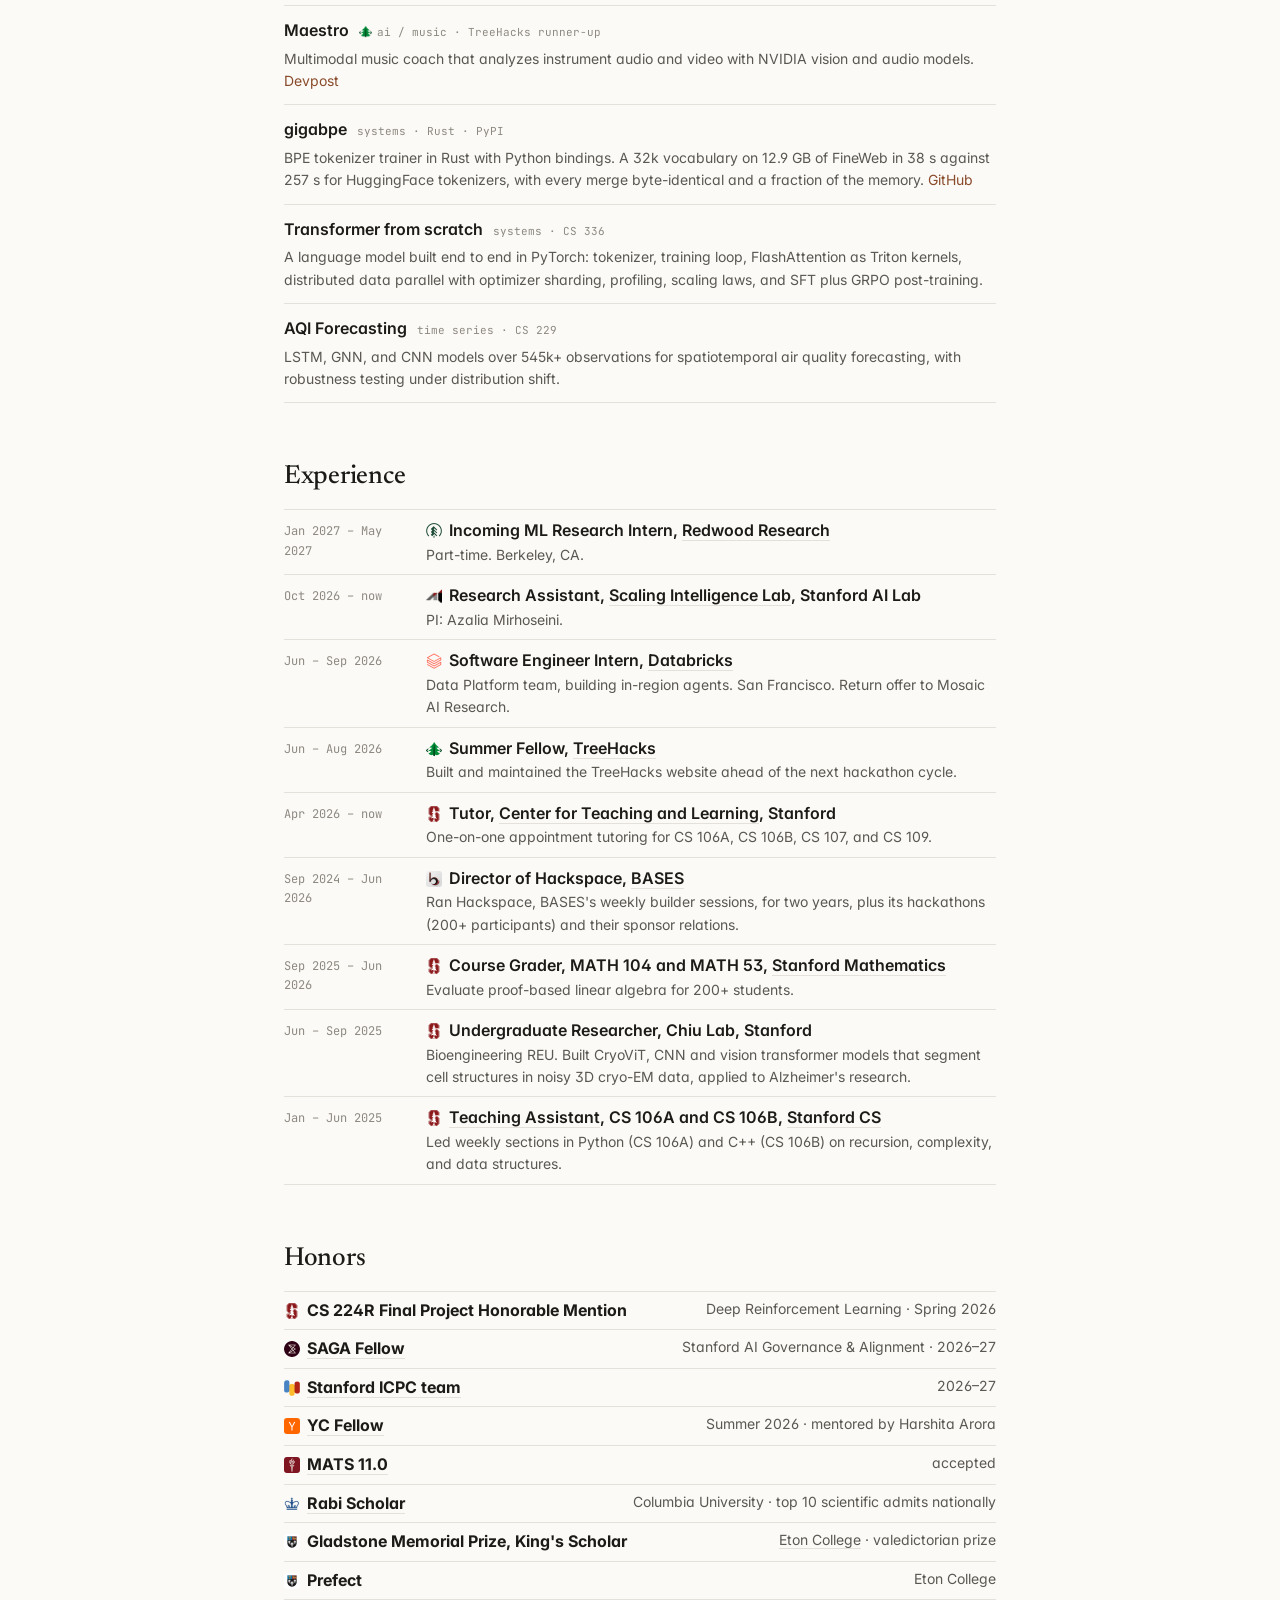
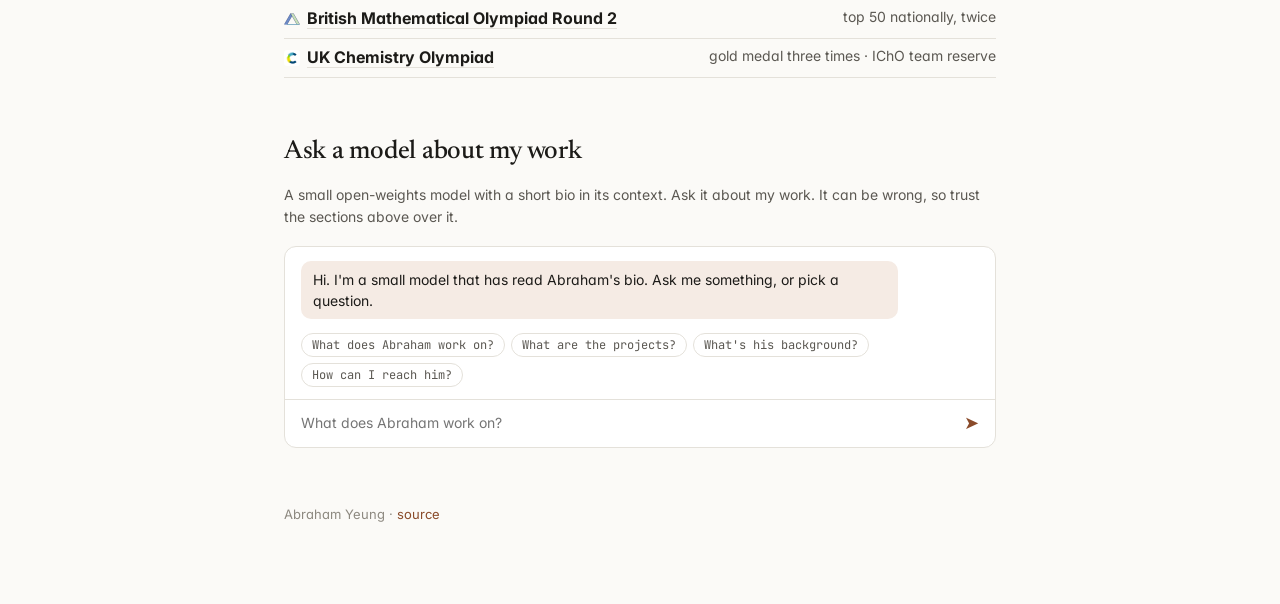
==== commit 4667e9b7: "Edit-metric code bounds page (edit-codes/), linked from Projects and the coding-theory paper Continu" ====
--- a/index.html
+++ b/index.html
@@ -24,7 +24,6 @@
         <a href="https://github.com/Abraham-y" target="_blank" rel="noopener">GitHub</a>
         <a href="https://www.linkedin.com/in/ayeung16" target="_blank" rel="noopener">LinkedIn</a>
         <a href="cv.pdf" target="_blank">CV</a>
-        <a href="https://cal.abrahamyeung.com">Book a time</a>
       </div>
     </div>
     <img class="photo" src="figures/me.jpg" alt="Abraham Yeung" onerror="this.style.display='none'">
@@ -57,7 +56,7 @@
       <div>
         <h3><a href="https://arxiv.org/abs/2609.39081" target="_blank" rel="noopener">Coding Agents for Coding Theory</a></h3>
         <div class="authors"><b>Abraham Yeung</b></div>
-        <div class="meta"><a class="venue" href="https://mathai-2026.github.io/" target="_blank" rel="noopener">NeurIPS 2026, MATH-AI Workshop</a></div>
+        <div class="meta"><a class="venue" href="https://mathai-2026.github.io/" target="_blank" rel="noopener">NeurIPS 2026, MATH-AI Workshop</a> · <a href="edit-codes/">bounds tables</a></div>
         <p>An LLM coding agent improved 13 published lower bounds for quaternary edit-metric codes, one of which had stood since 2012.</p>
       </div>
     </div>
@@ -66,6 +65,7 @@
   <section id="projects">
     <h2>Projects</h2>
     <div class="roll">
+      <div><b>Edit-metric code tables</b><span class="tag">coding theory · maintained</span><p>Current bounds on the size of binary, ternary, and quaternary codes under the edit (Levenshtein) distance, continuing Houghten's tables from Brock University. Every improved entry comes with a code file and a short script to check it. <a href="edit-codes/">Tables</a></p></div>
       <div><b>Research Frontier Miner</b><span class="tag">agents · in progress</span><p>A resumable agent that mines recent ML papers, walks the citation graph to find proposed extensions nobody has attempted, and ranks the open problems. SQLite plus vector search, content-addressed caching, best-first frontier.</p></div>
       <div><b>Prediction Markets Agent</b><span class="tag">markets · top 5 of 100+</span><p>Agent that evaluates live Polymarket prices and flags mispriced contracts from incoming information and microstructure signals. Finalist at the NVIDIA, Vercel, and Brex hackathon.</p></div>
       <div><b>Multi-Agent Causal Modeling</b><span class="tag"><img class="logo" src="figures/logos/bridgewater.png" alt="">agents · <a href="https://www.bridgewater.com/" target="_blank" rel="noopener">Bridgewater</a> AI Hackathon</span><p>Selected as 1 of 24. A multi-agent system that maps causal graphs for policy-impact scenarios by decomposing macro questions into testable sub-claims.</p></div>
@@ -137,9 +137,7 @@
   { keys:['background','eton','stanford','hong kong','school','study','about','who'],
     a:`Abraham grew up in Hong Kong, was a King's Scholar and valedictorian at Eton College, and is now a Math and CS junior at Stanford. He's a YC Fellow and sings baritone with the Mendicants.` },
   { keys:['contact','reach','email','hire','connect','linkedin','github','cv','resume'],
-    a:`Email <b>ayeung16@stanford.edu</b>, or find him on GitHub (Abraham-y) and LinkedIn. His CV and links are at the top of the page. To talk, <a href="https://cal.abrahamyeung.com">book a time</a>.` },
-  { keys:['book','meet','meeting','call','chat','schedule','calendar','time','talk','coffee','office hours'],
-    a:`Pick a slot at <a href="https://cal.abrahamyeung.com">cal.abrahamyeung.com</a>. It reads his calendar, so anything shown is free, and you'll get an invite with a Meet link.` },
+    a:`Email <b>ayeung16@stanford.edu</b>, or find him on GitHub (Abraham-y) and LinkedIn. His CV and links are at the top of the page.` },
   { keys:['paper','preprint','probe','chain','distill','publication','alembic','autoencoder','sae','faithful'],
     a:`Three papers are accepted at NeurIPS 2026 workshops. Two are at InterpScience: one on what happens to a monitor's accuracy when you train against it, and one on compressing activation caches for SAE training. The third, on using a coding agent to improve lower bounds in coding theory, is at MATH-AI. Summaries and PDFs are at abrahamyeung.com/papers.` },
 ];
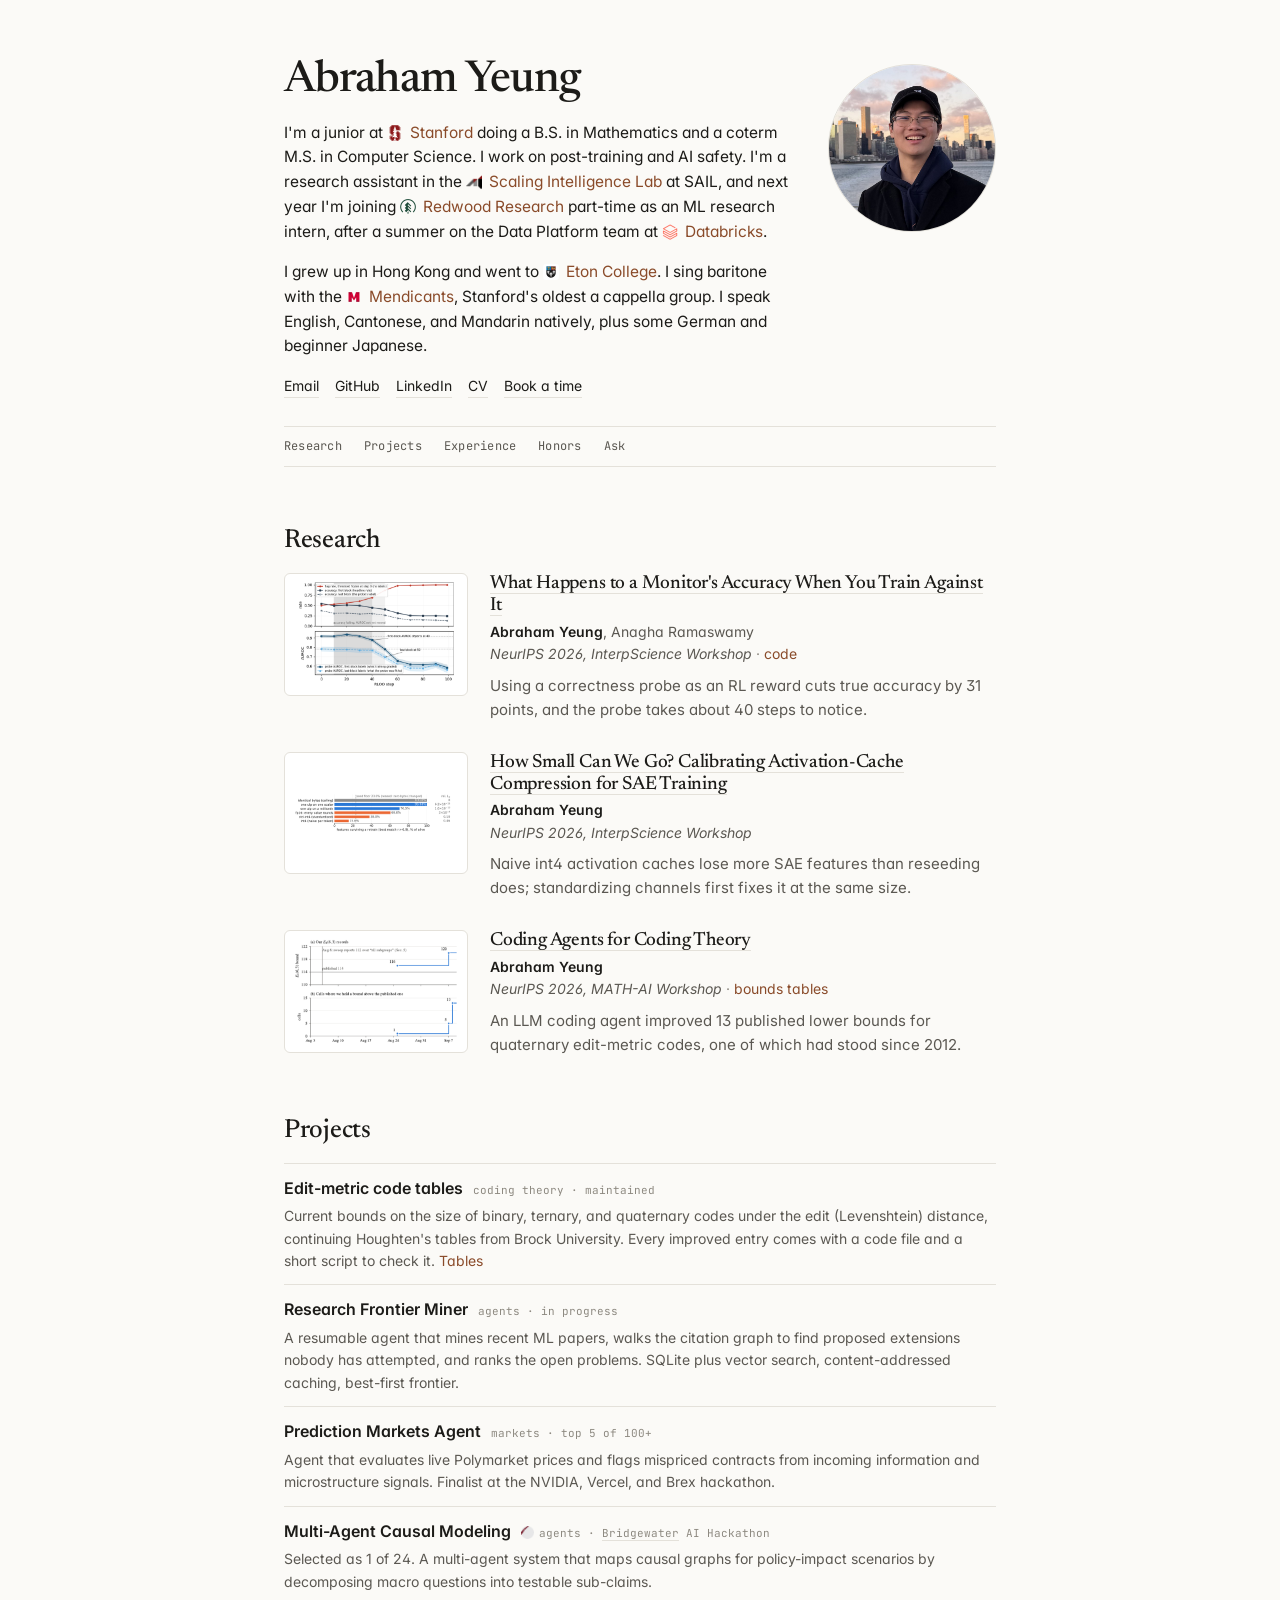
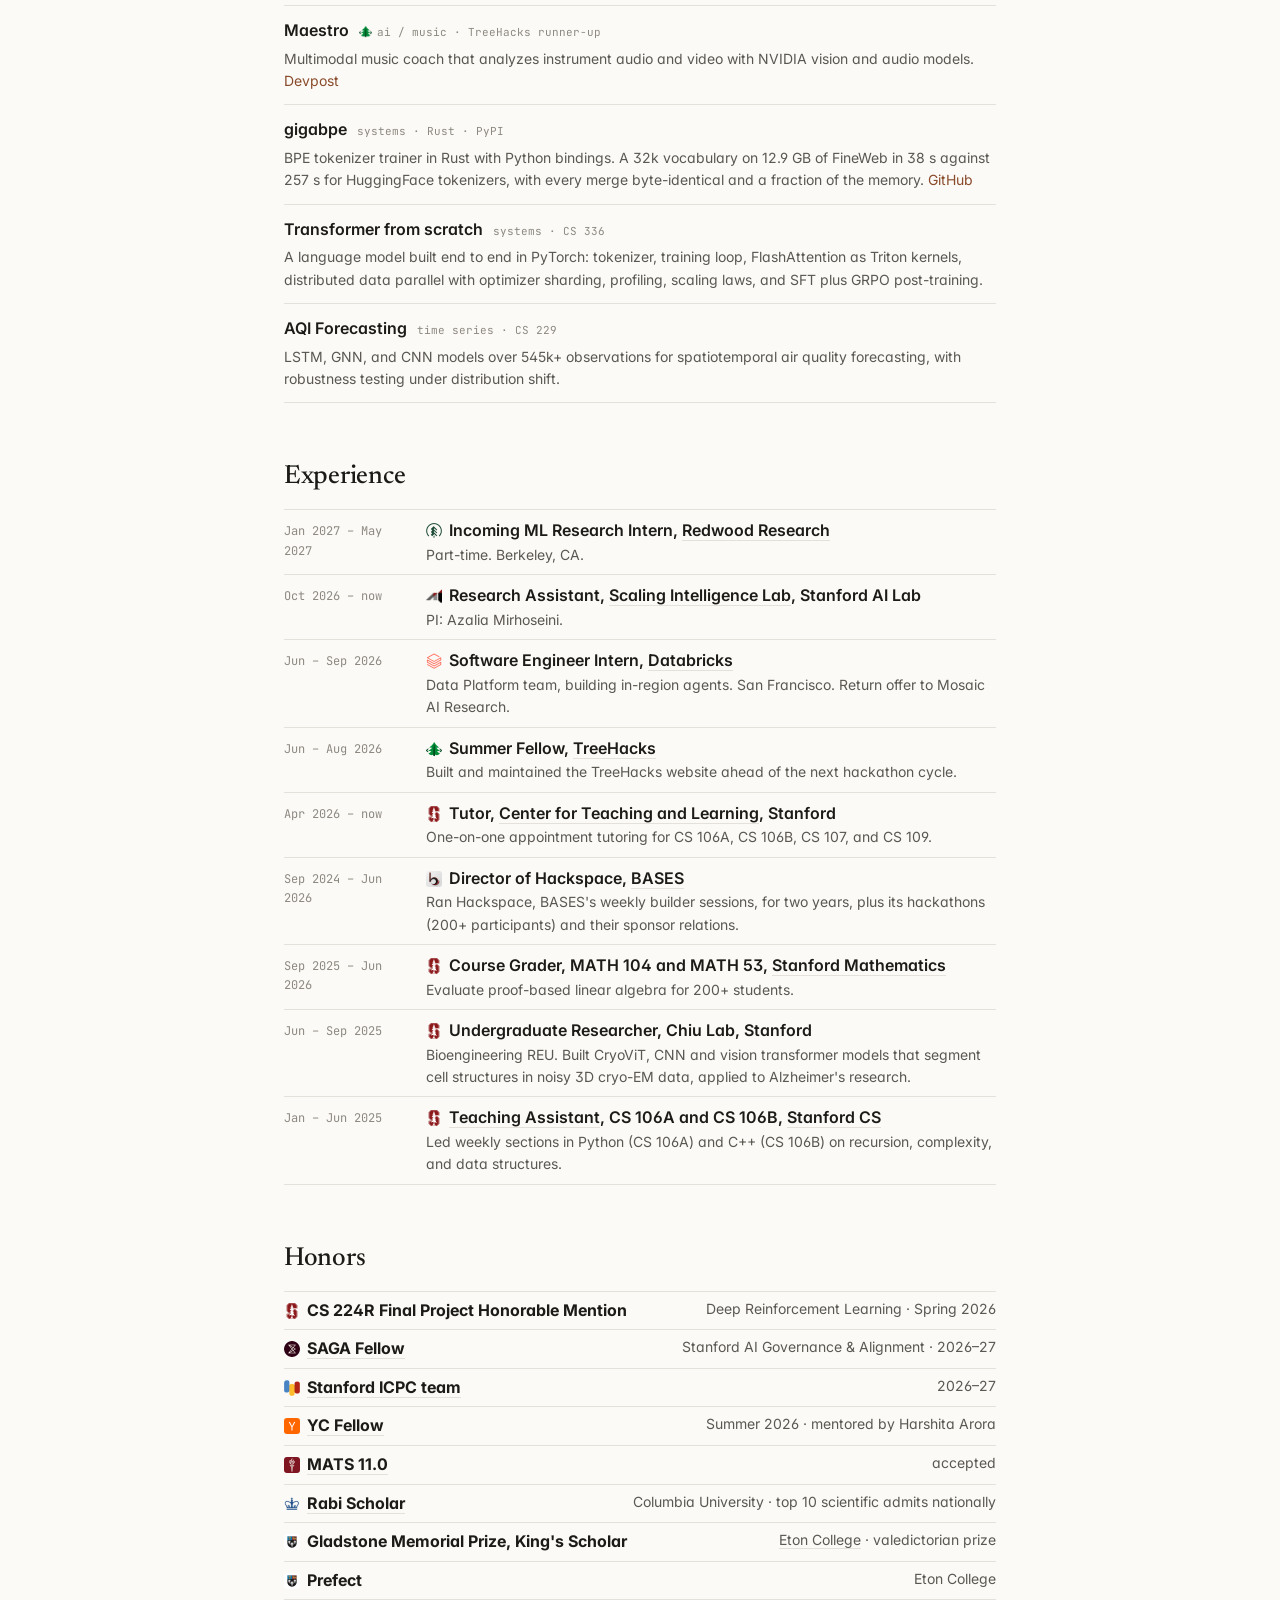
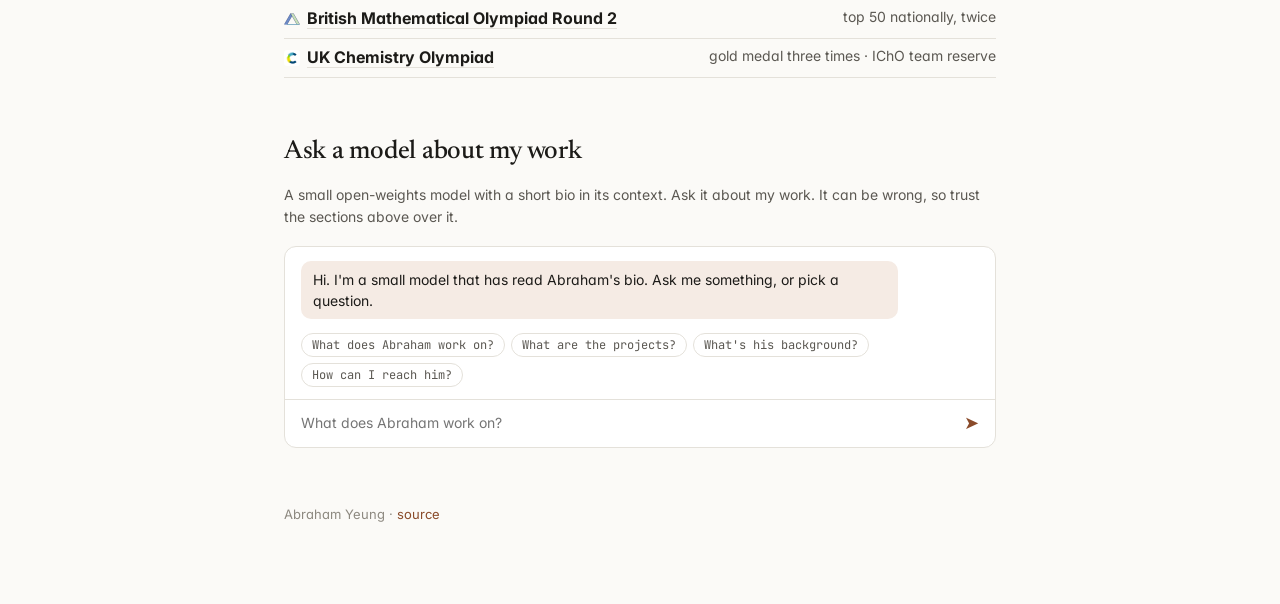
==== commit dd86caff: "Merge b14d4af7e1a7678577a497bda6c852134f99e5fc into 0dcfa7134f11fcdb70463d7b7b4efcf1f4fe5168" ====
--- a/index.html
+++ b/index.html
@@ -24,6 +24,7 @@
         <a href="https://github.com/Abraham-y" target="_blank" rel="noopener">GitHub</a>
         <a href="https://www.linkedin.com/in/ayeung16" target="_blank" rel="noopener">LinkedIn</a>
         <a href="cv.pdf" target="_blank">CV</a>
+        <a href="https://cal.abrahamyeung.com">Book a time</a>
       </div>
     </div>
     <img class="photo" src="figures/me.jpg" alt="Abraham Yeung" onerror="this.style.display='none'">
@@ -137,7 +138,9 @@
   { keys:['background','eton','stanford','hong kong','school','study','about','who'],
     a:`Abraham grew up in Hong Kong, was a King's Scholar and valedictorian at Eton College, and is now a Math and CS junior at Stanford. He's a YC Fellow and sings baritone with the Mendicants.` },
   { keys:['contact','reach','email','hire','connect','linkedin','github','cv','resume'],
-    a:`Email <b>ayeung16@stanford.edu</b>, or find him on GitHub (Abraham-y) and LinkedIn. His CV and links are at the top of the page.` },
+    a:`Email <b>ayeung16@stanford.edu</b>, or find him on GitHub (Abraham-y) and LinkedIn. His CV and links are at the top of the page. To talk, <a href="https://cal.abrahamyeung.com">book a time</a>.` },
+  { keys:['book','meet','meeting','call','chat','schedule','calendar','time','talk','coffee','office hours'],
+    a:`Pick a slot at <a href="https://cal.abrahamyeung.com">cal.abrahamyeung.com</a>. It reads his calendar, so anything shown is free, and you'll get an invite with a Meet link.` },
   { keys:['paper','preprint','probe','chain','distill','publication','alembic','autoencoder','sae','faithful'],
     a:`Three papers are accepted at NeurIPS 2026 workshops. Two are at InterpScience: one on what happens to a monitor's accuracy when you train against it, and one on compressing activation caches for SAE training. The third, on using a coding agent to improve lower bounds in coding theory, is at MATH-AI. Summaries and PDFs are at abrahamyeung.com/papers.` },
 ];
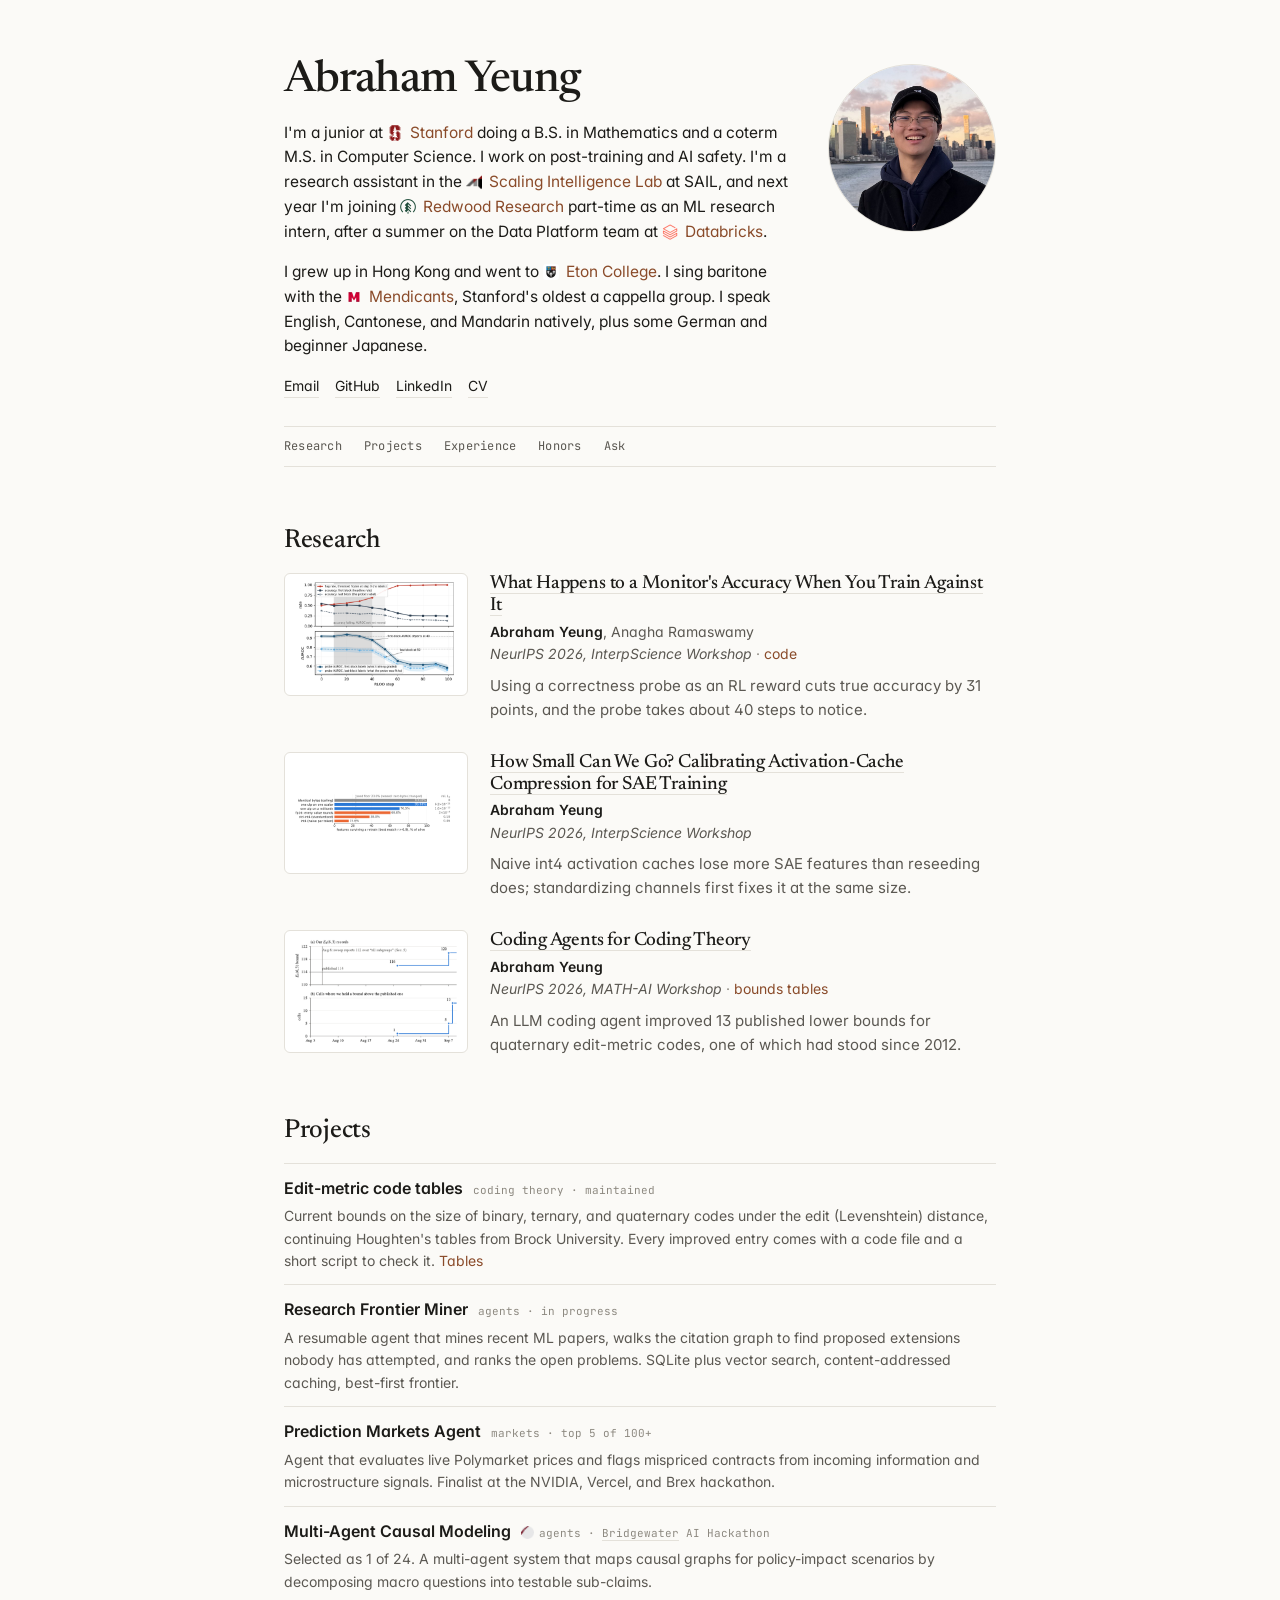
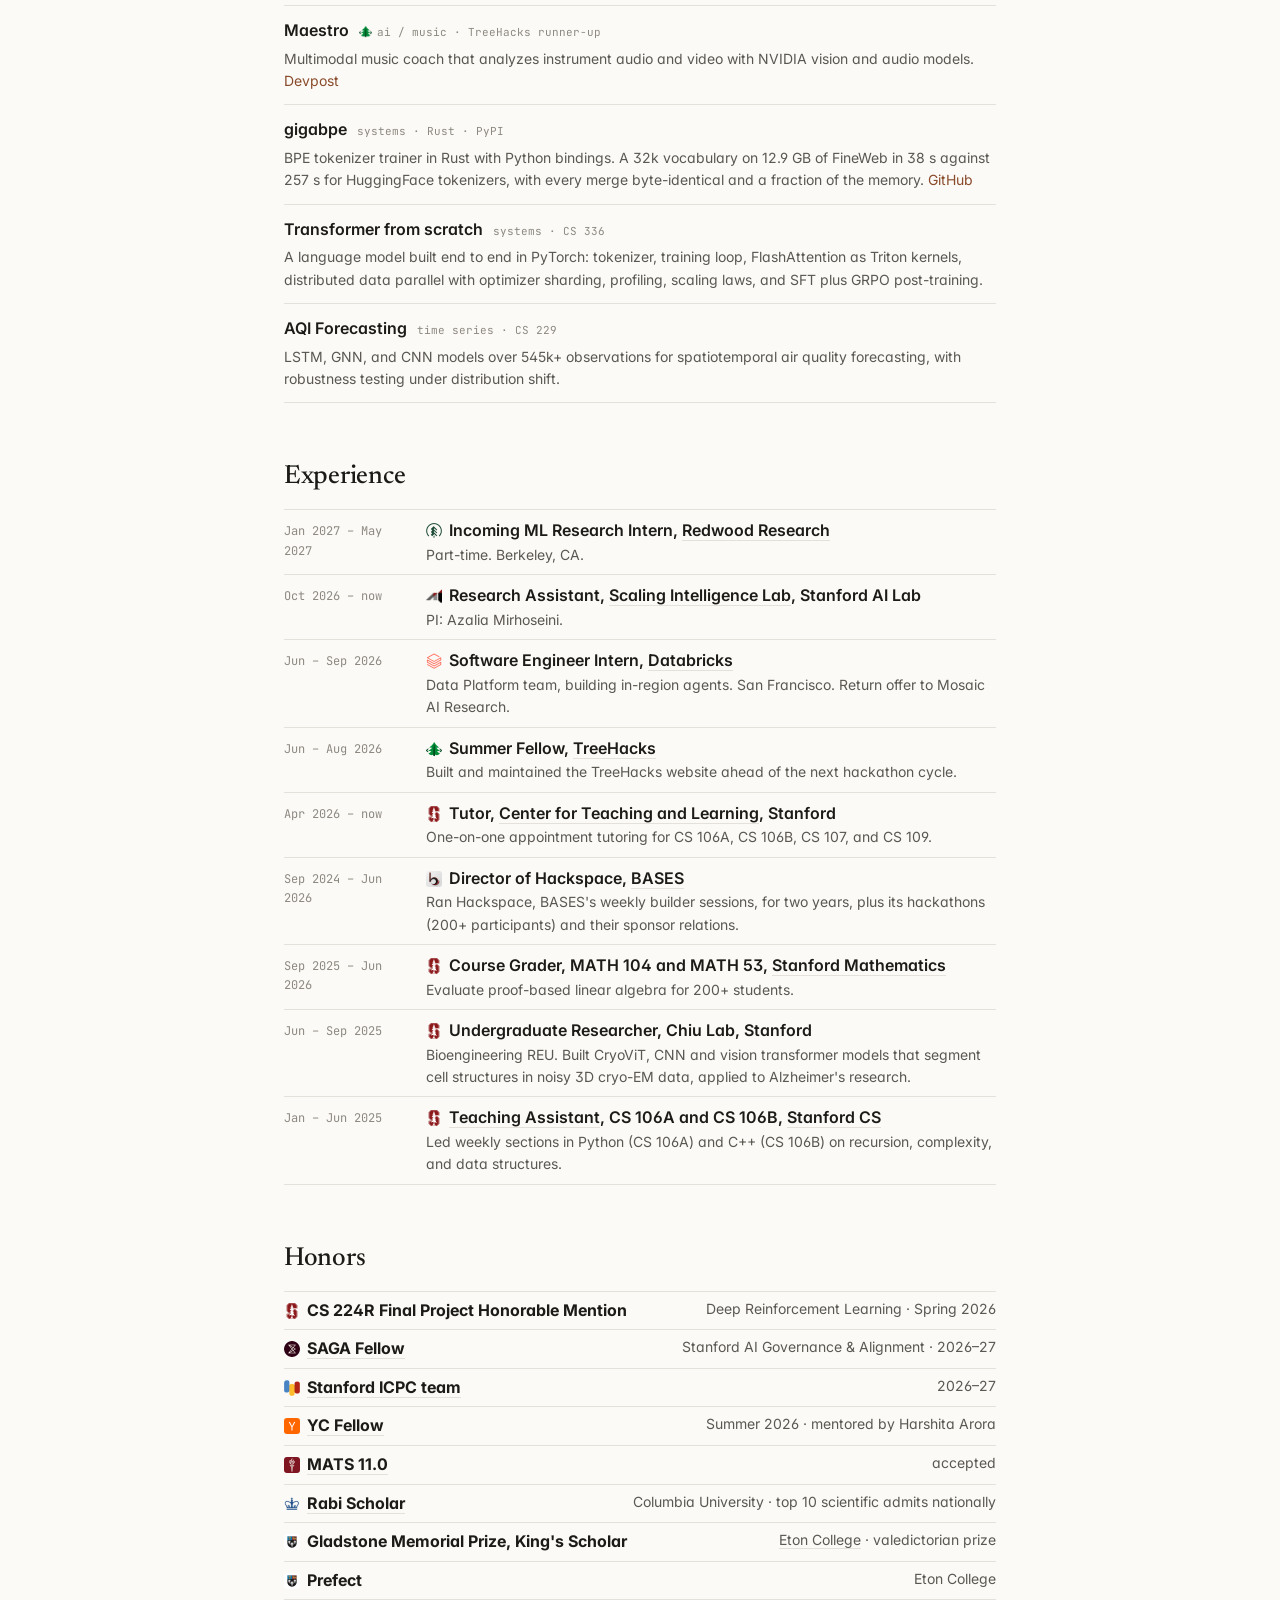
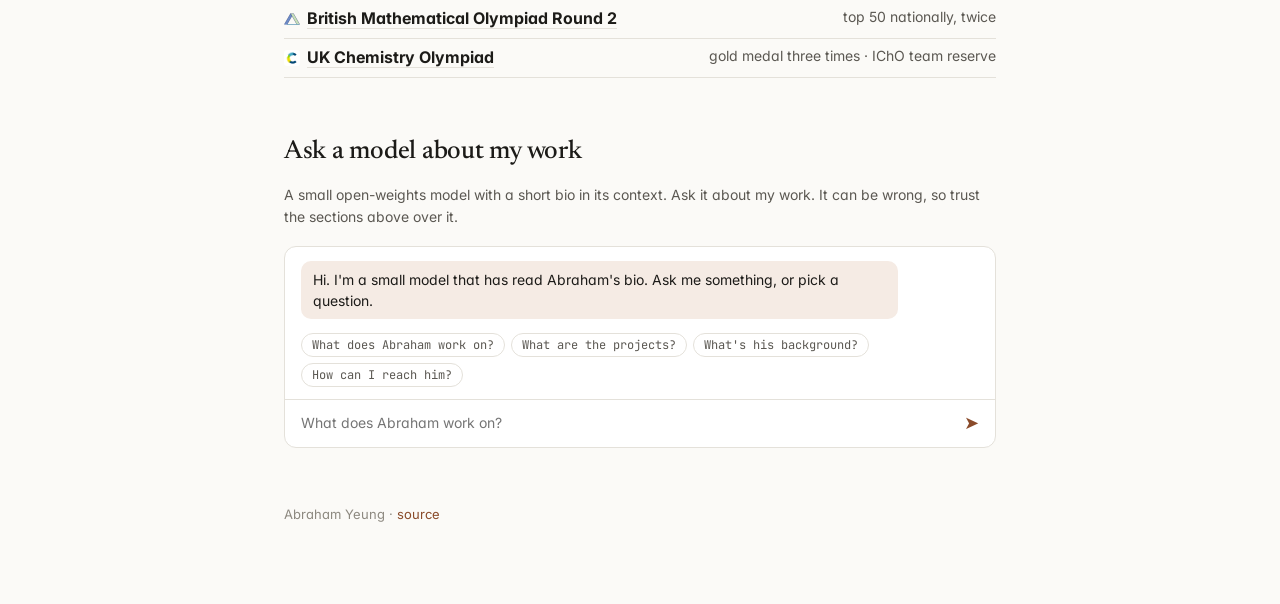
==== commit 6df936f9: "SAE paper: link arXiv 2611.08551 and drop the self-hosted PDF Co-Authored-By: Claude Opus 5.5 <norep" ====
--- a/index.html
+++ b/index.html
@@ -24,7 +24,6 @@
         <a href="https://github.com/Abraham-y" target="_blank" rel="noopener">GitHub</a>
         <a href="https://www.linkedin.com/in/ayeung16" target="_blank" rel="noopener">LinkedIn</a>
         <a href="cv.pdf" target="_blank">CV</a>
-        <a href="https://cal.abrahamyeung.com">Book a time</a>
       </div>
     </div>
     <img class="photo" src="figures/me.jpg" alt="Abraham Yeung" onerror="this.style.display='none'">
@@ -44,9 +43,9 @@
       </div>
     </div>
     <div class="paper">
-      <a class="thumb" href="papers/activation-cache-compression.pdf" target="_blank"><img src="figures/papers/sae.png" alt="" loading="lazy"></a>
+      <a class="thumb" href="https://arxiv.org/abs/2611.08551" target="_blank" rel="noopener"><img src="figures/papers/sae.png" alt="" loading="lazy"></a>
       <div>
-        <h3><a href="papers/activation-cache-compression.pdf" target="_blank">How Small Can We Go? Calibrating Activation-Cache Compression for SAE Training</a></h3>
+        <h3><a href="https://arxiv.org/abs/2611.08551" target="_blank" rel="noopener">How Small Can We Go? Calibrating Activation-Cache Compression for SAE Training</a></h3>
         <div class="authors"><b>Abraham Yeung</b></div>
         <div class="meta"><a class="venue" href="https://interpscience.github.io/" target="_blank" rel="noopener">NeurIPS 2026, InterpScience Workshop</a></div>
         <p>Naive int4 activation caches lose more SAE features than reseeding does; standardizing channels first fixes it at the same size.</p>
@@ -138,9 +137,7 @@
   { keys:['background','eton','stanford','hong kong','school','study','about','who'],
     a:`Abraham grew up in Hong Kong, was a King's Scholar and valedictorian at Eton College, and is now a Math and CS junior at Stanford. He's a YC Fellow and sings baritone with the Mendicants.` },
   { keys:['contact','reach','email','hire','connect','linkedin','github','cv','resume'],
-    a:`Email <b>ayeung16@stanford.edu</b>, or find him on GitHub (Abraham-y) and LinkedIn. His CV and links are at the top of the page. To talk, <a href="https://cal.abrahamyeung.com">book a time</a>.` },
-  { keys:['book','meet','meeting','call','chat','schedule','calendar','time','talk','coffee','office hours'],
-    a:`Pick a slot at <a href="https://cal.abrahamyeung.com">cal.abrahamyeung.com</a>. It reads his calendar, so anything shown is free, and you'll get an invite with a Meet link.` },
+    a:`Email <b>ayeung16@stanford.edu</b>, or find him on GitHub (Abraham-y) and LinkedIn. His CV and links are at the top of the page.` },
   { keys:['paper','preprint','probe','chain','distill','publication','alembic','autoencoder','sae','faithful'],
     a:`Three papers are accepted at NeurIPS 2026 workshops. Two are at InterpScience: one on what happens to a monitor's accuracy when you train against it, and one on compressing activation caches for SAE training. The third, on using a coding agent to improve lower bounds in coding theory, is at MATH-AI. Summaries and PDFs are at abrahamyeung.com/papers.` },
 ];
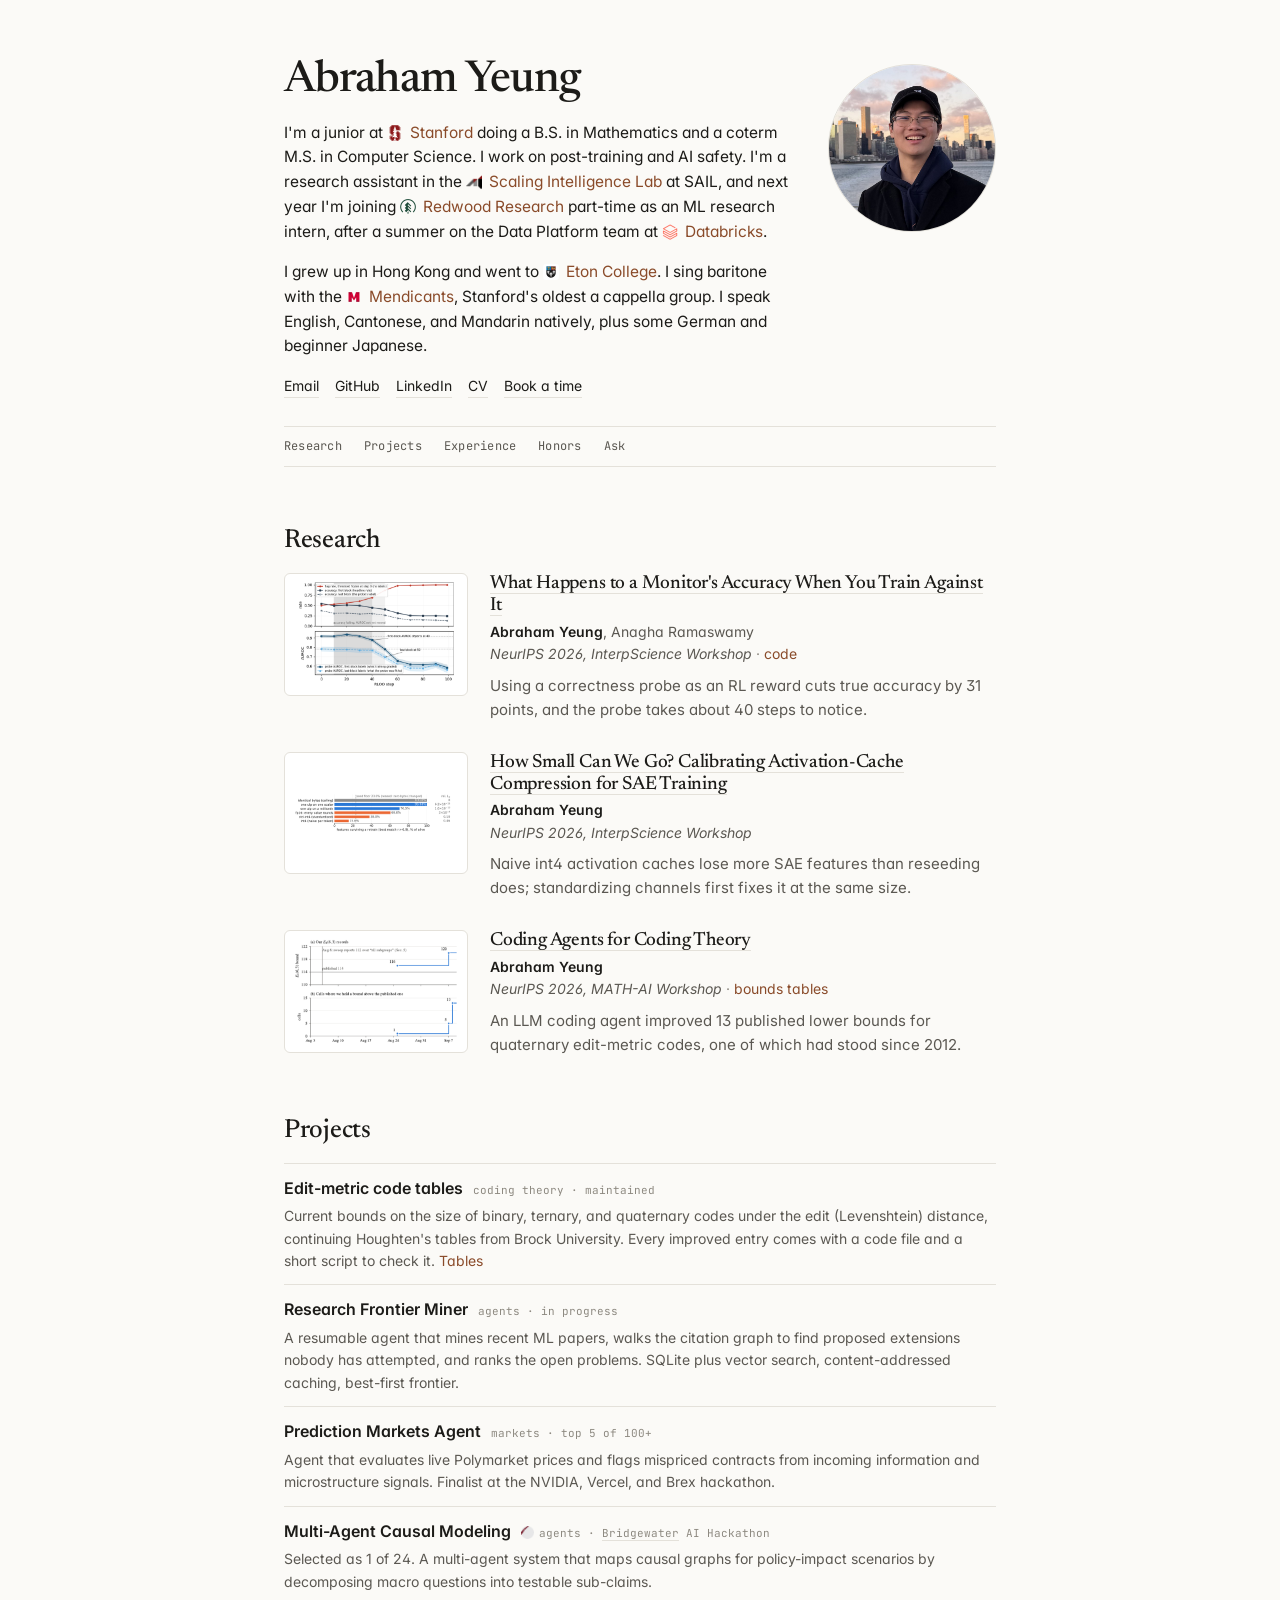
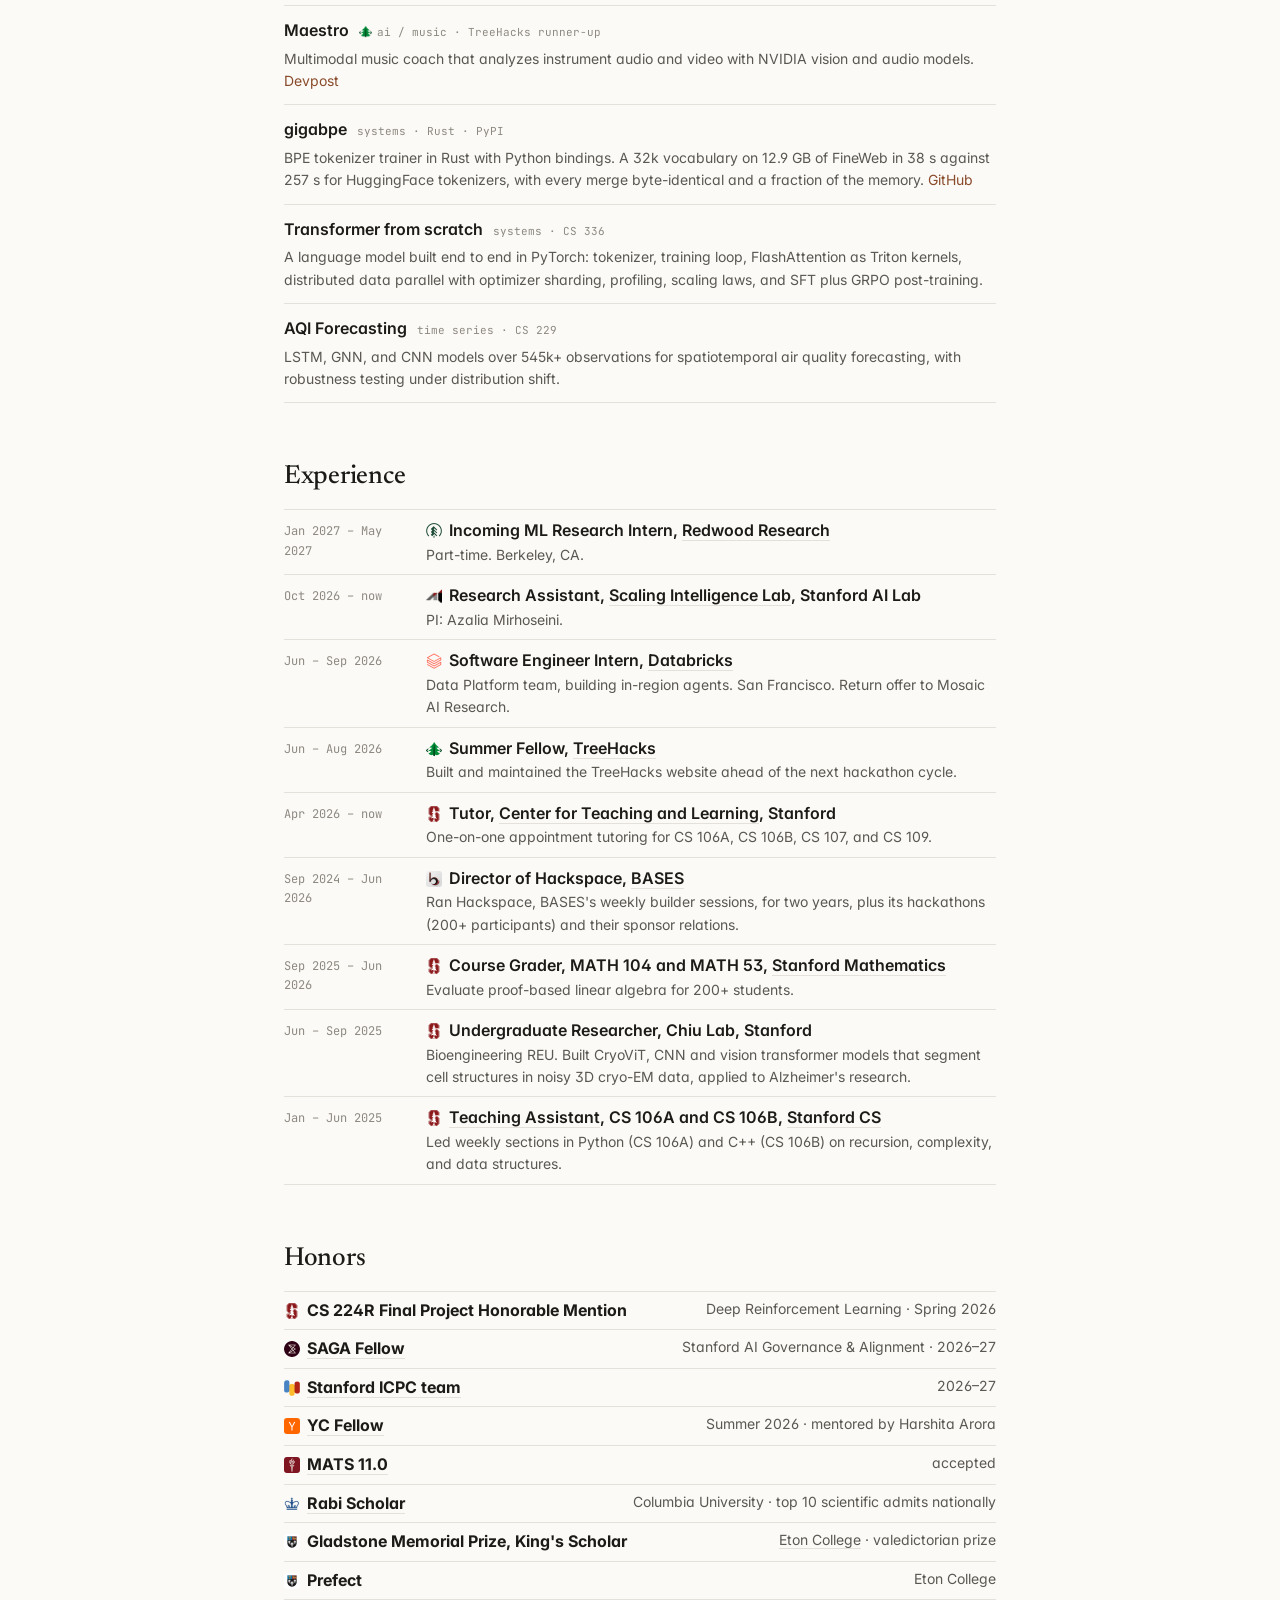
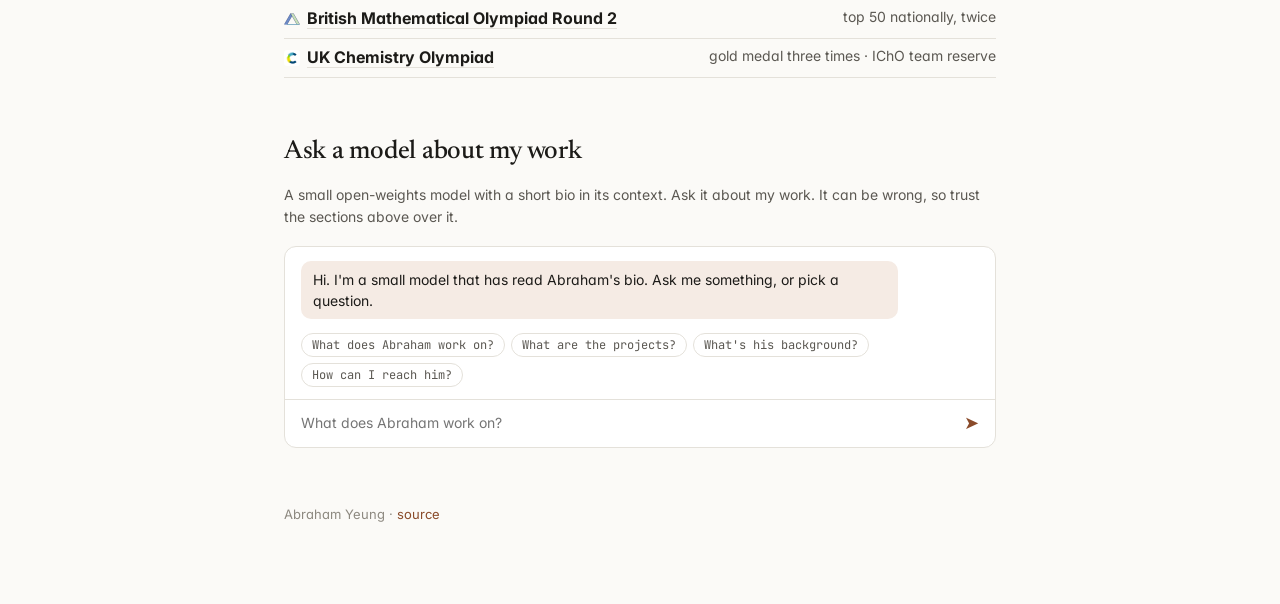
==== commit 725f2415: "Merge b14d4af7e1a7678577a497bda6c852134f99e5fc into 2d5aa4e393f4e9a6945862fdd06110f290213cd4" ====
--- a/index.html
+++ b/index.html
@@ -24,6 +24,7 @@
         <a href="https://github.com/Abraham-y" target="_blank" rel="noopener">GitHub</a>
         <a href="https://www.linkedin.com/in/ayeung16" target="_blank" rel="noopener">LinkedIn</a>
         <a href="cv.pdf" target="_blank">CV</a>
+        <a href="https://cal.abrahamyeung.com">Book a time</a>
       </div>
     </div>
     <img class="photo" src="figures/me.jpg" alt="Abraham Yeung" onerror="this.style.display='none'">
@@ -137,7 +138,9 @@
   { keys:['background','eton','stanford','hong kong','school','study','about','who'],
     a:`Abraham grew up in Hong Kong, was a King's Scholar and valedictorian at Eton College, and is now a Math and CS junior at Stanford. He's a YC Fellow and sings baritone with the Mendicants.` },
   { keys:['contact','reach','email','hire','connect','linkedin','github','cv','resume'],
-    a:`Email <b>ayeung16@stanford.edu</b>, or find him on GitHub (Abraham-y) and LinkedIn. His CV and links are at the top of the page.` },
+    a:`Email <b>ayeung16@stanford.edu</b>, or find him on GitHub (Abraham-y) and LinkedIn. His CV and links are at the top of the page. To talk, <a href="https://cal.abrahamyeung.com">book a time</a>.` },
+  { keys:['book','meet','meeting','call','chat','schedule','calendar','time','talk','coffee','office hours'],
+    a:`Pick a slot at <a href="https://cal.abrahamyeung.com">cal.abrahamyeung.com</a>. It reads his calendar, so anything shown is free, and you'll get an invite with a Meet link.` },
   { keys:['paper','preprint','probe','chain','distill','publication','alembic','autoencoder','sae','faithful'],
     a:`Three papers are accepted at NeurIPS 2026 workshops. Two are at InterpScience: one on what happens to a monitor's accuracy when you train against it, and one on compressing activation caches for SAE training. The third, on using a coding agent to improve lower bounds in coding theory, is at MATH-AI. Summaries and PDFs are at abrahamyeung.com/papers.` },
 ];
